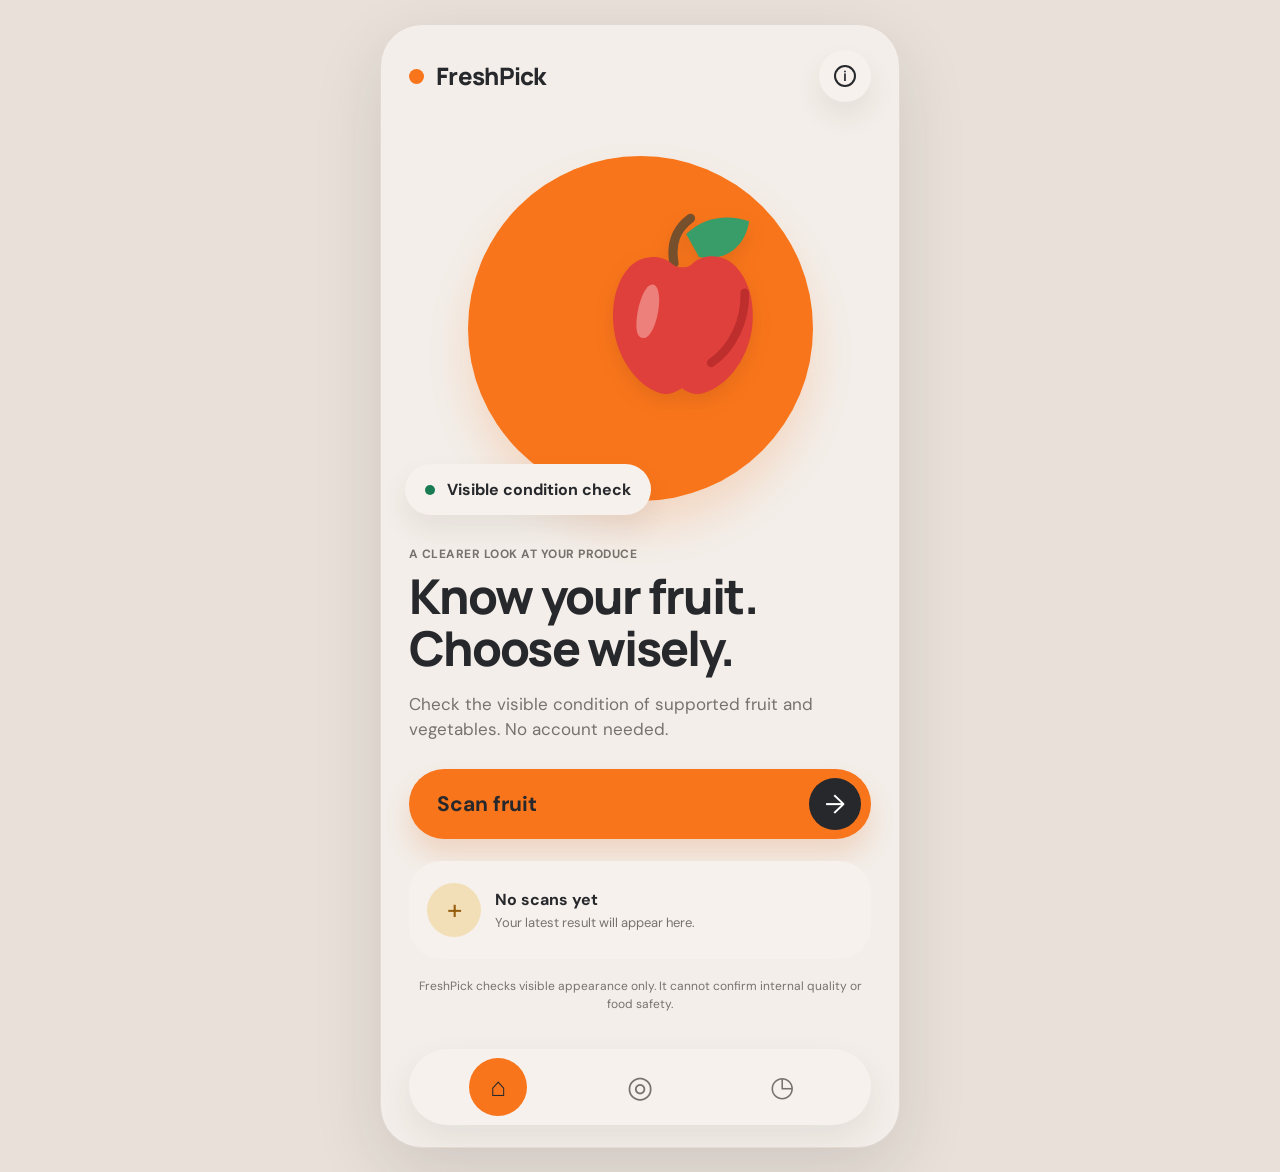
==== ui/index.html @ 0a016915 "Improve model training and inference" ====
<!doctype html>
<html lang="en">
  <head>
    <meta charset="UTF-8" />
    <meta name="viewport" content="width=device-width, initial-scale=1, viewport-fit=cover" />
    <meta name="theme-color" content="#f3eee9" />
    <meta name="description" content="Check the visible condition of supported produce with FreshPick." />
    <title>FreshPick — Know your fruit</title>
    <link rel="icon" href="assets/fruit.svg" type="image/svg+xml" />
    <link rel="stylesheet" href="styles.css" />
  </head>
  <body>
    <main class="app-shell">
      <section class="screen active" id="home-screen" aria-labelledby="home-title">
        <header class="topbar home-topbar">
          <a class="wordmark" href="#home" data-screen="home" aria-label="FreshPick home"><span class="brand-dot"></span>FreshPick</a>
          <button class="icon-button" type="button" data-action="settings" aria-label="Inference settings">
            <span class="info-icon" aria-hidden="true">i</span>
          </button>
        </header>
        <div class="hero-fruit" aria-hidden="true">
          <div class="fruit-orbit"><img src="assets/fruit.svg" alt="" /></div>
          <div class="hero-caption"><span class="caption-dot"></span>Visible condition check</div>
        </div>
        <div class="home-copy">
          <p class="eyebrow">A clearer look at your produce</p>
          <h1 id="home-title">Know your fruit.<br />Choose wisely.</h1>
          <p class="lede">Check the visible condition of supported fruit and vegetables. No account needed.</p>
          <button class="primary-button" type="button" data-action="scan">Scan fruit <span class="arrow-disc" aria-hidden="true">→</span></button>
        </div>
        <section class="empty-history home-history" aria-label="Recent scans">
          <div class="empty-mark" aria-hidden="true">+</div>
          <div><strong>No scans yet</strong><span>Your latest result will appear here.</span></div>
          <span class="small-arrow" aria-hidden="true">›</span>
        </section>
        <p class="small-note">FreshPick checks visible appearance only. It cannot confirm internal quality or food safety.</p>
      </section>

      <section class="screen" id="scan-screen" aria-labelledby="scan-title">
        <header class="topbar centered-topbar">
          <button class="icon-button" type="button" data-action="back-home" aria-label="Back to home">‹</button>
          <h1 id="scan-title">Scan fruit</h1>
          <button class="icon-button" type="button" data-action="settings" aria-label="Inference settings"><span class="info-icon" aria-hidden="true">i</span></button>
        </header>
        <div class="segmented" role="tablist" aria-label="Choose image source">
          <button class="segment selected" role="tab" aria-selected="true" type="button" data-source="camera">Camera</button>
          <button class="segment" role="tab" aria-selected="false" type="button" data-source="gallery">Gallery</button>
        </div>
        <input class="visually-hidden" id="gallery-input" type="file" accept="image/*" />
        <div class="camera-frame" id="camera-frame">
          <video id="camera-video" autoplay muted playsinline aria-label="Camera preview"></video>
          <div class="camera-placeholder" id="camera-placeholder">
            <img src="assets/fruit.svg" alt="" />
            <span>Center one supported fruit or vegetable in the frame</span>
          </div>
          <span class="frame-corner corner-tl"></span><span class="frame-corner corner-tr"></span>
          <span class="frame-corner corner-bl"></span><span class="frame-corner corner-br"></span>
        </div>
        <canvas class="visually-hidden" id="capture-canvas"></canvas>
        <p class="notice" id="scan-notice" role="status">Choose camera or gallery to begin. Supported: banana, bitter melon, cucumber, eggplant, orange, papaya, pineapple, tomato.</p>
        <div class="scan-controls">
          <button class="icon-button secondary-control" type="button" data-action="flash" aria-label="Flash not available in this browser">⚡</button>
          <button class="shutter-button" type="button" data-action="capture" aria-label="Capture photo"><span></span></button>
          <button class="icon-button secondary-control" type="button" data-action="switch-camera" aria-label="Switch camera">⟳</button>
        </div>
        <button class="text-button" type="button" data-action="select-gallery">Choose image from gallery</button>
      </section>

      <section class="screen" id="evaluating-screen" aria-labelledby="evaluating-title">
        <header class="topbar">
          <button class="icon-button" type="button" data-action="cancel-scan" aria-label="Cancel analysis">‹</button>
          <span class="header-spacer"></span>
        </header>
        <div class="evaluation-visual" aria-hidden="true"><div class="loader-ring"><img id="evaluating-preview" src="assets/fruit.svg" alt="" /></div></div>
        <div class="evaluation-copy">
          <p class="eyebrow">FreshPick assessment</p>
          <h1 id="evaluating-title">Taking a closer look</h1>
          <p class="lede">Checking the image with the connected model. This may take a moment.</p>
        </div>
        <ol class="progress-list" aria-live="polite">
          <li class="done" id="progress-received"><span class="progress-icon">✓</span>Image received</li>
          <li class="current" id="progress-sending"><span class="progress-icon"></span>Sending image to model</li>
          <li id="progress-model"><span class="progress-icon"></span>Waiting for model response</li>
        </ol>
        <button class="text-button cancel-analysis" type="button" data-action="cancel-scan">Cancel analysis</button>
      </section>

      <section class="screen" id="report-screen" aria-labelledby="report-title">
        <header class="topbar centered-topbar report-topbar">
          <button class="icon-button" type="button" data-action="back-home" aria-label="Back to home">‹</button>
          <h1 id="report-title">Report</h1>
          <button class="icon-button" type="button" data-action="export" aria-label="Export report">↥</button>
        </header>
        <div class="result-hero">
          <div class="result-fruit"><img id="report-fruit" src="assets/fruit.svg" alt="" /></div>
          <span class="freshness-chip" id="report-status"><span aria-hidden="true">✓</span><span>Result pending</span></span>
          <h2 id="report-produce">No result yet</h2>
          <p class="scan-time" id="report-time">Run a scan to see a result</p>
        </div>
        <div class="report-card confidence-card">
          <span class="card-label" id="confidence-label">Freshness confidence</span>
          <strong class="confidence-value" id="report-confidence">—</strong>
          <div class="confidence-track"><span id="confidence-fill"></span></div>
          <span class="helper">Classification score, not a food-safety probability.</span>
        </div>
        <div class="report-card guidance-card">
          <strong>Visible condition</strong>
          <p id="guidance-copy">Run a scan to receive a cautious description of visible condition.</p>
        </div>
        <div class="safety-card">
          <strong>Food safety matters</strong>
          <p>This assessment uses visible appearance only. It cannot confirm internal quality, contamination, or food safety. Do not rely on this result alone to decide whether food is safe to eat.</p>
        </div>
        <button class="report-link" type="button" data-action="inspector">Model details <span>›</span></button>
        <button class="primary-button compact-primary" type="button" data-action="scan">Scan another fruit <span class="arrow-disc" aria-hidden="true">→</span></button>
        <button class="text-button" type="button" data-action="export">Export report</button>
        <p class="small-note centered-note">Visible-condition assessment only.</p>
      </section>

      <section class="screen" id="inspector-screen" aria-labelledby="inspector-title">
        <div class="inspector-handle" aria-hidden="true"></div>
        <header class="inspector-heading">
          <div><h1 id="inspector-title">Inspector</h1><p>Technical assessment details</p></div>
          <button class="icon-button" type="button" data-action="report" aria-label="Close inspector">×</button>
        </header>
        <div class="segmented inspector-tabs" role="tablist" aria-label="Inspection details">
          <button class="segment selected" role="tab" aria-selected="true" type="button" data-inspector-tab="prediction">Prediction</button>
          <button class="segment" role="tab" aria-selected="false" type="button" data-inspector-tab="features">Features</button>
          <button class="segment" role="tab" aria-selected="false" type="button" data-inspector-tab="model">Model</button>
        </div>
        <div class="inspector-content" id="inspector-content"></div>
      </section>

      <section class="screen" id="history-screen" aria-labelledby="history-title">
        <header class="topbar centered-topbar">
          <span class="icon-spacer"></span><h1 id="history-title">Your scans</h1>
          <button class="icon-button" type="button" data-action="settings" aria-label="Inference settings"><span class="info-icon" aria-hidden="true">i</span></button>
        </header>
        <div id="history-list" class="history-list"></div>
        <button class="primary-button history-cta" type="button" data-action="scan">Scan fruit <span class="arrow-disc" aria-hidden="true">→</span></button>
      </section>

      <nav class="bottom-nav" aria-label="Main navigation">
        <button class="nav-button active" type="button" data-screen="home" aria-label="Home"><span class="nav-home" aria-hidden="true">⌂</span></button>
        <button class="nav-button" type="button" data-action="scan" aria-label="Scan fruit"><span class="nav-scan" aria-hidden="true">◎</span></button>
        <button class="nav-button" type="button" data-screen="history" aria-label="Scan history"><span class="nav-clock" aria-hidden="true">◷</span></button>
      </nav>
    </main>

    <dialog id="settings-dialog" class="settings-dialog">
      <form method="dialog" id="settings-form">
        <div class="dialog-head"><div><p class="eyebrow">Connection</p><h2>Model endpoint</h2></div><button class="icon-button" value="cancel" aria-label="Close settings">×</button></div>
        <label for="endpoint-input">Prediction API URL</label>
        <input id="endpoint-input" type="url" placeholder="http://localhost:8000/predict" autocomplete="url" />
        <p class="helper">The API must accept an image as multipart form data and return the FreshPick response described in the repository prompt.</p>
        <div class="dialog-actions"><button class="text-button" value="cancel">Cancel</button><button class="save-button" id="save-endpoint" value="default">Save endpoint</button></div>
      </form>
    </dialog>
    <div class="toast" id="toast" role="status" aria-live="polite"></div>
    <script src="app.js" defer></script>
  </body>
</html>
---- ui/styles.css ----
@import url('https://fonts.googleapis.com/css2?family=DM+Sans:wght@400;500;600;700&family=Manrope:wght@500;600;700;800&display=swap');

:root {
  font-family: 'DM Sans', -apple-system, BlinkMacSystemFont, 'Segoe UI', sans-serif;
  color: #26282c;
  background: #f3eee9;
  font-synthesis: none;
  text-rendering: optimizeLegibility;
  --paper: #f3eee9;
  --orange: #f8751b;
  --ink: #26282c;
  --muted: #77726d;
  --green: #187b51;
  --line: #e9e1da;
  --panel: #f6f1ec;
  --radius-card: 34px;
  --shadow-soft: 0 14px 28px rgba(73, 57, 42, .08);
}

* { box-sizing: border-box; }
[hidden] { display: none !important; }
html { min-width: 320px; min-height: 100%; }
body { margin: 0; min-height: 100vh; background: var(--paper); }
button, input { font: inherit; }
button { color: inherit; }
button:focus-visible, a:focus-visible, input:focus-visible { outline: 3px solid #256b53; outline-offset: 3px; }
.app-shell { position: relative; width: min(100%, 520px); min-height: 100svh; margin: 0 auto; padding: max(24px, env(safe-area-inset-top)) 28px calc(116px + env(safe-area-inset-bottom)); overflow: hidden; }
.screen { display: none; min-height: calc(100svh - 150px); animation: appear .22s ease-out; }
.screen.active { display: block; }
@keyframes appear { from { opacity: .45; transform: translateY(5px); } to { opacity: 1; transform: translateY(0); } }

.topbar { display: flex; align-items: center; justify-content: space-between; min-height: 54px; }
.centered-topbar { display: grid; grid-template-columns: 52px 1fr 52px; gap: 12px; }
.centered-topbar h1 { margin: 0; text-align: center; font: 700 22px/1.2 'Manrope', sans-serif; }
.wordmark { display: inline-flex; gap: 12px; align-items: center; color: var(--ink); font: 800 24px/1 'Manrope', sans-serif; text-decoration: none; letter-spacing: -.7px; }
.brand-dot { width: 15px; height: 15px; border-radius: 50%; background: var(--orange); }
.icon-button { border: 0; display: inline-grid; place-items: center; width: 52px; height: 52px; border-radius: 50%; background: var(--panel); font-size: 28px; line-height: 1; cursor: pointer; box-shadow: var(--shadow-soft); }
.info-icon { width: 22px; height: 22px; display: grid; place-items: center; border: 2px solid currentColor; border-radius: 50%; font: 700 14px/1 'Manrope', sans-serif; }
.header-spacer, .icon-spacer { width: 52px; }

.hero-fruit { position: relative; height: min(92vw, 400px); max-height: 405px; margin: 25px -10px 18px; display: grid; place-items: center; }
.fruit-orbit { width: min(72vw, 345px); height: min(72vw, 345px); border-radius: 50%; display: grid; place-items: center; background: var(--orange); box-shadow: 0 25px 40px rgba(248, 117, 27, .18); }
.fruit-orbit img { width: 54%; filter: drop-shadow(0 8px 9px rgba(102, 48, 16, .13)); transform: translate(19%, -12%); }
.hero-caption { position: absolute; left: 6px; bottom: 13px; display: flex; align-items: center; gap: 12px; padding: 15px 20px; border-radius: 28px; background: var(--panel); box-shadow: var(--shadow-soft); font-weight: 700; }
.caption-dot { width: 10px; height: 10px; border-radius: 50%; background: var(--green); }
.home-copy { margin-top: 14px; }
.eyebrow { margin: 0 0 8px; color: var(--muted); font-size: 12px; font-weight: 700; letter-spacing: .04em; text-transform: uppercase; }
h1, h2, p { overflow-wrap: anywhere; }
.home-copy h1 { margin: 0; font: 800 clamp(35px, 10vw, 48px)/1.08 'Manrope', sans-serif; letter-spacing: -1.9px; }
.lede { margin: 18px 0 26px; color: var(--muted); font-size: 17px; line-height: 1.5; }
.primary-button { width: 100%; min-height: 70px; display: flex; align-items: center; justify-content: space-between; gap: 16px; padding: 9px 10px 9px 28px; border: 0; border-radius: 40px; background: var(--orange); font-size: 21px; font-weight: 700; cursor: pointer; box-shadow: 0 16px 26px rgba(224, 100, 20, .18); }
.arrow-disc { display: grid; place-items: center; width: 52px; height: 52px; flex: 0 0 52px; border-radius: 50%; background: var(--ink); color: white; font-size: 26px; font-weight: 400; }
.empty-history { min-height: 98px; display: flex; align-items: center; gap: 14px; margin-top: 22px; padding: 18px; border-radius: 32px; background: var(--panel); }
.empty-mark { width: 54px; height: 54px; display: grid; place-items: center; flex: 0 0 54px; border-radius: 50%; background: #f3dfb7; color: #955c0c; font-size: 28px; }
.empty-history strong, .empty-history span { display: block; }
.empty-history strong { margin-bottom: 4px; font-size: 16px; }
.empty-history span { color: var(--muted); font-size: 13px; }
.small-arrow { margin-left: auto; font-size: 27px !important; }
.small-note { margin: 18px 0; color: var(--muted); text-align: center; font-size: 12px; line-height: 1.5; }

.segmented { display: grid; grid-template-columns: 1fr 1fr; gap: 5px; margin: 25px 0 23px; padding: 5px; border-radius: 40px; background: #ece5de; }
.segment { border: 0; min-height: 48px; border-radius: 30px; background: transparent; color: var(--muted); font-weight: 700; cursor: pointer; }
.segment.selected { background: var(--orange); color: var(--ink); }
.camera-frame { position: relative; display: grid; place-items: center; aspect-ratio: .8; max-height: 60vh; overflow: hidden; border-radius: 44px; background: radial-gradient(ellipse at 45% 28%, #544a3f, #211e1b 75%); box-shadow: var(--shadow-soft); }
.camera-frame video { position: absolute; width: 100%; height: 100%; object-fit: cover; display: none; }
.camera-frame.live video { display: block; }
.camera-frame.live .camera-placeholder { display: none; }
.camera-placeholder { position: relative; z-index: 1; display: flex; flex-direction: column; align-items: center; gap: 20px; width: 80%; color: white; text-align: center; }
.camera-placeholder img { width: 120px; filter: drop-shadow(0 5px 12px rgba(0,0,0,.2)); }
.camera-placeholder span { padding: 12px 18px; border-radius: 25px; background: rgba(255,255,255,.17); font-size: 15px; }
.frame-corner { position: absolute; z-index: 2; width: 42px; height: 42px; border-color: white; border-style: solid; }
.corner-tl { top: 24px; left: 24px; border-width: 4px 0 0 4px; border-radius: 14px 0 0; }
.corner-tr { top: 24px; right: 24px; border-width: 4px 4px 0 0; border-radius: 0 14px 0 0; }
.corner-bl { bottom: 24px; left: 24px; border-width: 0 0 4px 4px; border-radius: 0 0 0 14px; }
.corner-br { right: 24px; bottom: 24px; border-width: 0 4px 4px 0; border-radius: 0 0 14px; }
.visually-hidden { position: absolute !important; width: 1px !important; height: 1px !important; padding: 0 !important; margin: -1px !important; overflow: hidden !important; clip: rect(0,0,0,0) !important; white-space: nowrap !important; border: 0 !important; }
.notice { min-height: 42px; margin: 15px 4px 8px; color: var(--muted); text-align: center; font-size: 12px; line-height: 1.45; }
.scan-controls { display: flex; align-items: center; justify-content: space-around; margin: 12px 0; }
.secondary-control { width: 48px; height: 48px; font-size: 23px; }
.shutter-button { display: grid; place-items: center; width: 84px; height: 84px; border: 3px solid var(--orange); border-radius: 50%; background: transparent; cursor: pointer; }
.shutter-button span { display: block; width: 64px; height: 64px; border-radius: 50%; background: var(--orange); }
.text-button { display: block; width: fit-content; margin: 10px auto; padding: 10px 14px; border: 0; background: transparent; color: #514c47; font-weight: 600; cursor: pointer; }

.evaluation-visual { display: grid; place-items: center; margin: 26px 0 28px; }
.loader-ring { width: min(67vw, 310px); aspect-ratio: 1; display: grid; place-items: center; border: 10px solid #e6ded6; border-top-color: var(--orange); border-radius: 50%; animation: rotate 1.8s linear infinite; }
.loader-ring img { width: 36%; animation: counter-rotate 1.8s linear infinite; }
@keyframes rotate { to { transform: rotate(360deg); } }
@keyframes counter-rotate { to { transform: rotate(-360deg); } }
.evaluation-copy { text-align: center; }
.evaluation-copy h1 { margin: 8px 0; font: 800 30px/1.12 'Manrope', sans-serif; letter-spacing: -1px; }
.evaluation-copy .lede { margin: 14px 0 25px; font-size: 15px; }
.progress-list { list-style: none; margin: 0; padding: 20px 25px; border-radius: 34px; background: var(--panel); }
.progress-list li { display: flex; align-items: center; gap: 15px; padding: 11px 0; color: var(--muted); font-size: 15px; }
.progress-list li.done, .progress-list li.current { color: var(--ink); }
.progress-list li.current { font-weight: 700; }
.progress-icon { width: 16px; height: 16px; display: grid; place-items: center; border: 2px solid #bbb3ab; border-radius: 50%; color: var(--green); font-size: 11px; }
.done .progress-icon { border: 0; font-size: 20px; }
.current .progress-icon { border: 0; background: var(--orange); }
.cancel-analysis { margin: 24px auto; font-size: 15px; }

.report-topbar { margin-bottom: 18px; }
.result-hero { display: flex; flex-direction: column; align-items: center; text-align: center; }
.result-fruit { display: grid; place-items: center; width: min(56vw, 260px); aspect-ratio: 1; margin: 0 auto 16px; border-radius: 50%; background: var(--orange); }
.result-fruit img { width: 56%; transform: translate(10%, -7%); }
.result-fruit.has-photo { overflow: hidden; background: #e8e0d9; }
.result-fruit.has-photo img { width: 100%; height: 100%; object-fit: cover; transform: none; }
.freshness-chip { display: flex; align-items: center; gap: 8px; padding: 9px 16px; border-radius: 24px; background: #dcefe5; color: #145d3d; font-weight: 700; }
.freshness-chip.semi_fresh, .freshness-chip.uncertain { background: #f8e8cc; color: #7a4a0b; }
.freshness-chip.rotten { background: #f5dddd; color: #8a2929; }
.result-hero h2 { margin: 14px 0 4px; font: 800 29px/1.12 'Manrope', sans-serif; letter-spacing: -.7px; }
.scan-time { margin: 4px 0 20px; color: var(--muted); font-size: 13px; }
.report-card { margin: 14px 0; padding: 19px 20px; border-radius: 30px; background: var(--panel); }
.card-label, .helper { display: block; color: var(--muted); }
.card-label { margin-bottom: 8px; font-size: 13px; }
.confidence-value { display: block; margin: 2px 0 10px; font: 800 37px/1 'Manrope', sans-serif; }
.confidence-track, .bar-track { height: 9px; overflow: hidden; border-radius: 20px; background: #e8e0d9; }
.confidence-track span, .bar-fill { display: block; height: 100%; width: 0; border-radius: inherit; background: var(--orange); transition: width .3s ease; }
.helper { margin-top: 8px; font-size: 12px; line-height: 1.5; }
.guidance-card strong, .safety-card strong { font-size: 15px; }
.guidance-card p, .safety-card p { margin: 8px 0 0; color: #5f5953; font-size: 13px; line-height: 1.55; }
.safety-card { margin: 16px 0; padding: 20px; border-radius: 28px; background: #fae7d1; }
.report-link { display: flex; width: 100%; align-items: center; justify-content: space-between; margin: 10px 0 16px; padding: 17px 20px; border: 0; border-radius: 28px; background: var(--panel); text-align: left; font-weight: 700; cursor: pointer; }
.report-link span { font-size: 25px; }
.compact-primary { min-height: 60px; padding-left: 22px; font-size: 17px; }
.compact-primary .arrow-disc { width: 44px; height: 44px; flex-basis: 44px; }
.centered-note { margin-top: 20px; }

.inspector-handle { width: 64px; height: 5px; margin: 0 auto 25px; border-radius: 8px; background: #d7cfc7; }
.inspector-heading { display: flex; justify-content: space-between; align-items: flex-start; margin: 10px 0 24px; }
.inspector-heading h1 { margin: 0; font: 800 32px/1.1 'Manrope', sans-serif; }
.inspector-heading p { margin: 6px 0 0; color: var(--muted); }
.inspector-tabs { grid-template-columns: repeat(3,1fr); margin: 0 0 20px; }
.inspector-tabs .segment { font-size: 13px; }
.inspector-content { padding-bottom: 20px; }
.inspector-image-row, .detail-row { display: flex; align-items: center; gap: 14px; padding: 17px; margin-bottom: 14px; border-radius: 28px; background: var(--panel); }
.mini-fruit { width: 60px; height: 60px; display: grid; place-items: center; flex: 0 0 60px; border-radius: 50%; background: var(--orange); }
.mini-fruit img { width: 56%; }
.mini-fruit:has(img[src^="blob:"]) { overflow: hidden; }
.mini-fruit img[src^="blob:"] { width: 100%; height: 100%; object-fit: cover; }
.inspector-image-row strong, .detail-row strong { display: block; }
.inspector-image-row span, .detail-row span { display: block; margin-top: 3px; color: var(--muted); font-size: 13px; }
.probability-card { padding: 18px; border-radius: 28px; background: var(--panel); }
.probability-card h2 { margin: 0 0 15px; font: 700 19px 'Manrope', sans-serif; }
.prob-row { margin: 14px 0; }
.prob-head { display: flex; justify-content: space-between; margin-bottom: 7px; font-size: 14px; }
.prob-head strong { font-variant-numeric: tabular-nums; }
.prob-row:nth-of-type(1) .bar-fill { background: #27865d; }
.prob-row:nth-of-type(2) .bar-fill { background: #d88917; }
.prob-row:nth-of-type(3) .bar-fill { background: #c6453c; }
.detail-row { justify-content: space-between; margin: 12px 0; }
.detail-row .chevron { font-size: 25px; }
.unavailable { padding: 20px; border-radius: 26px; background: var(--panel); color: var(--muted); font-size: 14px; line-height: 1.5; }
.unavailable strong { display: block; margin-bottom: 6px; color: var(--ink); }
.class-list { max-height: 36vh; overflow: auto; padding-right: 5px; }

.history-list { min-height: 55vh; display: flex; flex-direction: column; justify-content: center; }
.history-empty { padding: 28px 12px; color: var(--muted); text-align: center; }
.history-empty strong { display: block; margin-bottom: 8px; color: var(--ink); font: 700 22px 'Manrope', sans-serif; }
.history-item { display: flex; justify-content: space-between; gap: 14px; padding: 18px; margin: 8px 0; border-radius: 26px; background: var(--panel); }
.history-item span { color: var(--muted); font-size: 13px; }
.history-cta { margin-top: 20px; }
.bottom-nav { position: fixed; z-index: 5; bottom: max(20px, env(safe-area-inset-bottom)); left: 50%; transform: translateX(-50%); width: min(calc(100% - 56px), 464px); height: 76px; display: grid; grid-template-columns: repeat(3,1fr); align-items: center; padding: 7px 18px; border-radius: 45px; background: var(--panel); box-shadow: 0 15px 35px rgba(62, 48, 38, .08); }
.nav-button { width: 58px; height: 58px; justify-self: center; border: 0; border-radius: 50%; background: transparent; color: var(--muted); font-size: 26px; cursor: pointer; }
.nav-button.active { background: var(--orange); color: var(--ink); }
.nav-scan { font-size: 30px; }
.nav-clock { font-size: 28px; }

.settings-dialog { width: min(90vw, 430px); border: 0; border-radius: 30px; padding: 24px; background: var(--paper); color: var(--ink); box-shadow: 0 25px 80px rgba(25, 20, 17, .25); }
.settings-dialog::backdrop { background: rgba(35, 30, 27, .38); backdrop-filter: blur(2px); }
.dialog-head { display: flex; justify-content: space-between; align-items: flex-start; margin-bottom: 20px; }
.dialog-head h2 { margin: 0; font: 800 24px 'Manrope', sans-serif; }
.dialog-head .icon-button { width: 42px; height: 42px; }
.settings-dialog label { display: block; margin-bottom: 7px; font-size: 13px; font-weight: 700; }
.settings-dialog input { width: 100%; min-height: 48px; padding: 0 13px; border: 1px solid var(--line); border-radius: 13px; background: #fffaf6; }
.dialog-actions { display: flex; justify-content: flex-end; align-items: center; gap: 14px; margin-top: 18px; }
.dialog-actions .text-button { margin: 0; }
.save-button { min-height: 44px; padding: 0 18px; border: 0; border-radius: 24px; background: var(--orange); font-weight: 700; cursor: pointer; }
.toast { position: fixed; z-index: 10; left: 50%; bottom: 110px; max-width: calc(100vw - 40px); transform: translate(-50%, 12px); padding: 12px 17px; border-radius: 17px; background: var(--ink); color: white; font-size: 13px; opacity: 0; pointer-events: none; transition: opacity .2s, transform .2s; }
.toast.show { transform: translate(-50%, 0); opacity: 1; }

@media (min-width: 700px) {
  body { display: grid; place-items: start center; padding: 24px 0; background: #e8e0d9; }
  .app-shell { min-height: calc(100svh - 48px); border: 1px solid #e1d9d2; border-radius: 42px; background: var(--paper); box-shadow: 0 24px 70px rgba(44, 34, 27, .12); }
  .bottom-nav { position: absolute; bottom: 22px; }
}
@media (max-width: 380px) {
  .app-shell { padding-right: 20px; padding-left: 20px; }
  .hero-fruit { height: 85vw; }
  .icon-button { width: 46px; height: 46px; }
  .home-copy h1 { font-size: 35px; }
  .camera-frame { border-radius: 34px; }
}
@media (prefers-reduced-motion: reduce) {
  *, *::before, *::after { scroll-behavior: auto !important; animation-duration: .01ms !important; animation-iteration-count: 1 !important; transition-duration: .01ms !important; }
}
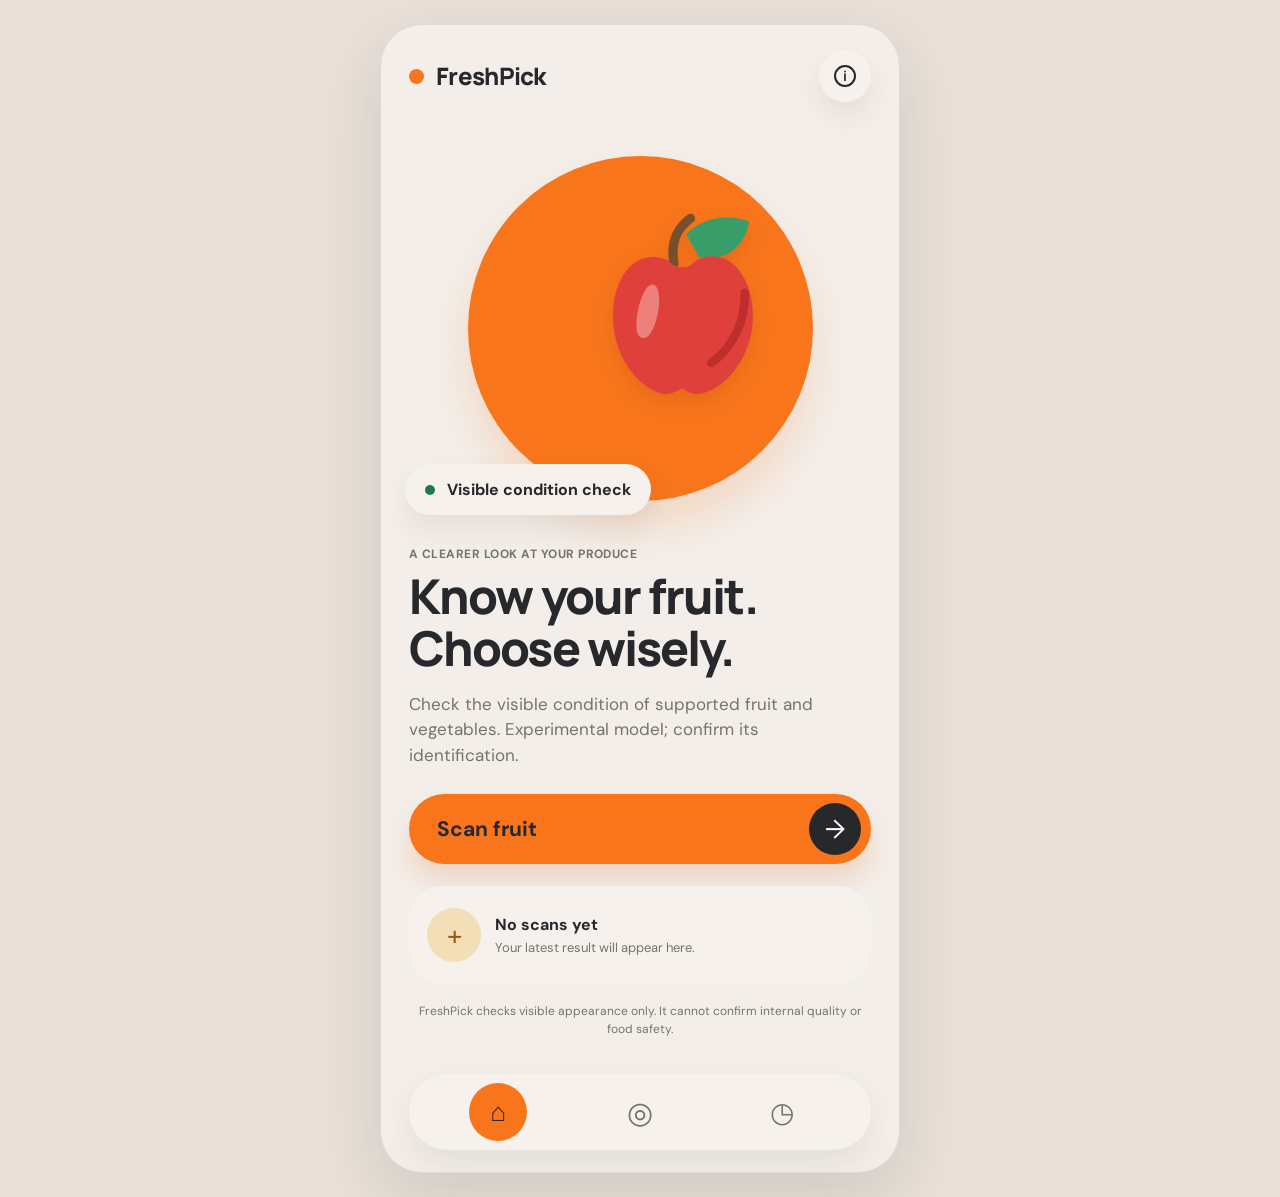
==== commit 26f84032: "Implement separate produce identification, confirmation and sourced storage guidance" ====
--- a/ui/index.html
+++ b/ui/index.html
@@ -25,7 +25,7 @@
         <div class="home-copy">
           <p class="eyebrow">A clearer look at your produce</p>
           <h1 id="home-title">Know your fruit.<br />Choose wisely.</h1>
-          <p class="lede">Check the visible condition of supported fruit and vegetables. No account needed.</p>
+          <p class="lede">Check the visible condition of supported fruit and vegetables. Experimental model; confirm its identification.</p>
           <button class="primary-button" type="button" data-action="scan">Scan fruit <span class="arrow-disc" aria-hidden="true">→</span></button>
         </div>
         <section class="empty-history home-history" aria-label="Recent scans">
@@ -97,12 +97,34 @@
           <h2 id="report-produce">No result yet</h2>
           <p class="scan-time" id="report-time">Run a scan to see a result</p>
         </div>
+        <div class="report-card produce-confidence-card">
+          <span class="card-label" id="produce-confidence-label">Produce confidence</span>
+          <strong class="confidence-value" id="produce-confidence">—</strong>
+          <span class="helper" id="produce-score-note">Model score for produce identity; confirm the item below.</span>
+        </div>
         <div class="report-card confidence-card">
           <span class="card-label" id="confidence-label">Freshness confidence</span>
           <strong class="confidence-value" id="report-confidence">—</strong>
           <div class="confidence-track"><span id="confidence-fill"></span></div>
-          <span class="helper">Classification score, not a food-safety probability.</span>
+          <span class="helper">Uncalibrated freshness score for the model’s produce candidate; not a food-safety probability.</span>
         </div>
+        <section class="report-card storage-card" aria-labelledby="storage-title">
+          <h3 id="storage-title">Typical storage guidance</h3>
+          <p class="helper">Confirm what you have and how it is stored. Guidance uses your answers, independently of the model’s guess.</p>
+          <form id="storage-form">
+            <label for="confirmed-produce">What produce is this?</label>
+            <select id="confirmed-produce" required><option value="">Choose the actual produce</option><option value="banana">Banana</option><option value="bittermelon">Bitter melon</option><option value="cucumber">Cucumber</option><option value="eggplant">Eggplant</option><option value="orange">Orange</option><option value="papaya">Papaya</option><option value="pineapple">Pineapple</option><option value="tomato">Tomato</option><option value="other">Other / not sure</option></select>
+            <label class="check-label"><input type="checkbox" id="produce-confirmed" required> I checked the produce myself</label>
+            <label for="storage-condition">Whole or cut / peeled?</label><select id="storage-condition" required><option value="">Choose condition</option><option value="whole">Whole</option><option value="cut">Cut or peeled</option></select>
+            <label for="storage-ripeness">Ripeness you observe</label><select id="storage-ripeness" required><option value="">Choose ripeness</option><option value="ripe">Ready to use / ripe</option><option value="unripe">Unripe</option><option value="unknown">Not sure</option></select>
+            <label for="storage-location">Where is it stored?</label><select id="storage-location" required><option value="">Choose storage</option><option value="counter">Counter / room temperature</option><option value="refrigerator">Refrigerator</option></select>
+            <label for="storage-spoilage">Mold, unusual odor, leakage or major softening?</label><select id="storage-spoilage" required><option value="">Check the item first</option><option value="no">No signs observed</option><option value="yes">Yes</option><option value="unknown">Not sure</option></select>
+            <label for="days-stored">Days already stored in this condition (optional)</label><input id="days-stored" type="number" min="0" max="365" step="0.5">
+            <button class="save-button" type="submit">Get storage guidance</button>
+          </form>
+          <div id="storage-result" aria-live="polite"><p>Complete the details above to see sourced storage guidance.</p></div>
+          <p class="helper">Typical ranges describe general storage conditions. They are not this item’s predicted days remaining.</p>
+        </section>
         <div class="report-card guidance-card">
           <strong>Visible condition</strong>
           <p id="guidance-copy">Run a scan to receive a cautious description of visible condition.</p>
--- a/ui/styles.css
+++ b/ui/styles.css
@@ -103,7 +103,7 @@
 .result-fruit { display: grid; place-items: center; width: min(56vw, 260px); aspect-ratio: 1; margin: 0 auto 16px; border-radius: 50%; background: var(--orange); }
 .result-fruit img { width: 56%; transform: translate(10%, -7%); }
 .result-fruit.has-photo { overflow: hidden; background: #e8e0d9; }
-.result-fruit.has-photo img { width: 100%; height: 100%; object-fit: cover; transform: none; }
+.result-fruit.has-photo img { width: 100%; height: 100%; object-fit: contain; transform: none; }
 .freshness-chip { display: flex; align-items: center; gap: 8px; padding: 9px 16px; border-radius: 24px; background: #dcefe5; color: #145d3d; font-weight: 700; }
 .freshness-chip.semi_fresh, .freshness-chip.uncertain { background: #f8e8cc; color: #7a4a0b; }
 .freshness-chip.rotten { background: #f5dddd; color: #8a2929; }
@@ -193,3 +193,14 @@
 @media (prefers-reduced-motion: reduce) {
   *, *::before, *::after { scroll-behavior: auto !important; animation-duration: .01ms !important; animation-iteration-count: 1 !important; transition-duration: .01ms !important; }
 }
+
+.storage-card h3 { margin: 0 0 10px; }
+#storage-form { display: grid; gap: 9px; margin: 18px 0; }
+#storage-form label { font-size: 14px; font-weight: 600; margin-top: 8px; }
+#storage-form select, #storage-form input[type=number] { box-sizing: border-box; min-width: 0; width: 100%; padding: 12px; border: 1px solid var(--line); border-radius: 12px; background: #fffaf5; color: var(--ink); font: inherit; }
+.check-label { display: flex; align-items: center; gap: 10px; }
+#storage-form .save-button { margin-top: 12px; min-height: 44px; }
+#storage-result { overflow-wrap: anywhere; }
+#storage-result li { margin: 8px 0; }
+#storage-result a { color: #175440; }
+.produce-confidence-card .confidence-value { display: block; }
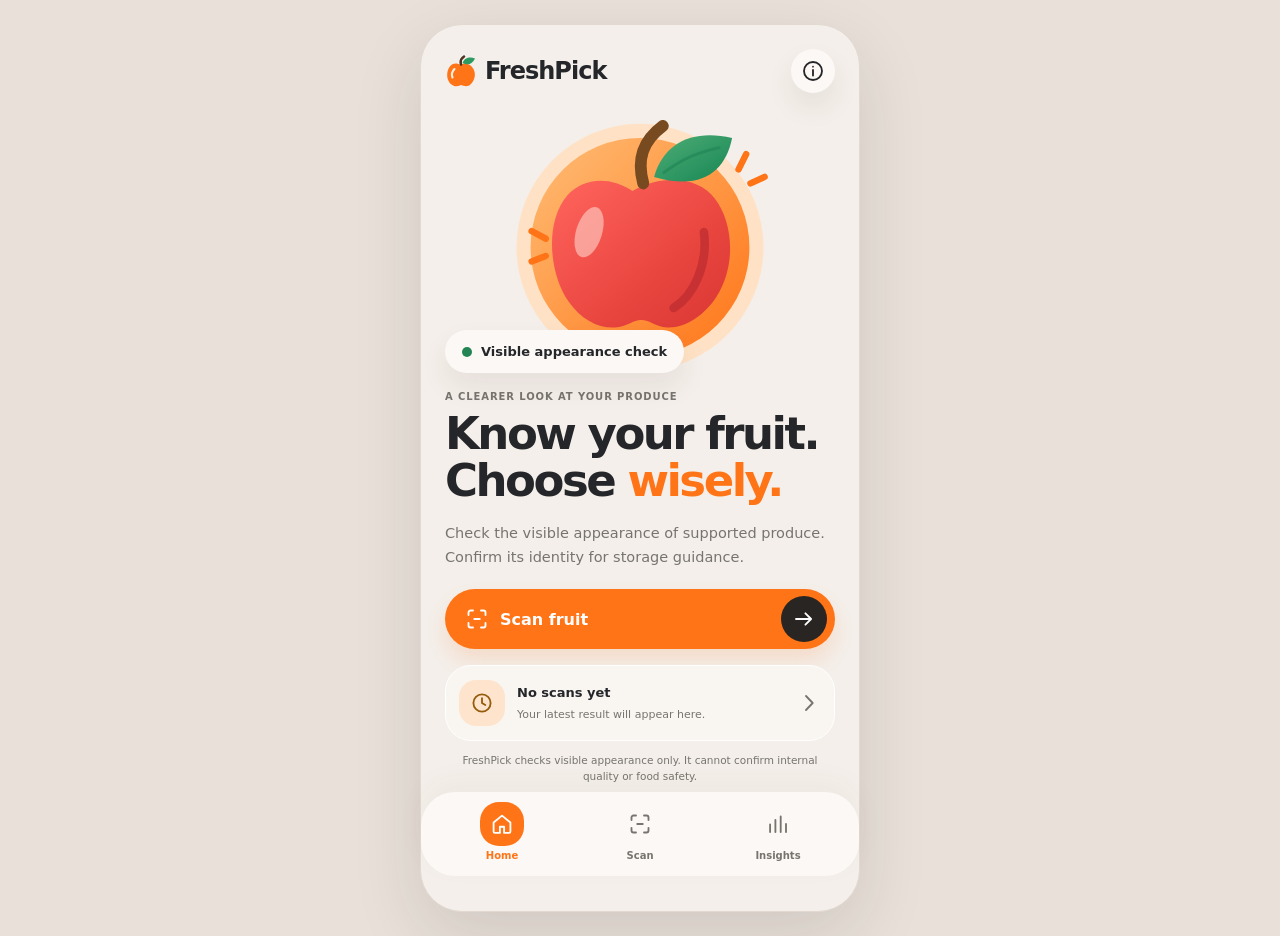
==== commit 2ab46acd: "Apply supplied FreshPick UI kit to live app" ====
--- a/ui/index.html
+++ b/ui/index.html
@@ -3,75 +3,89 @@
   <head>
     <meta charset="UTF-8" />
     <meta name="viewport" content="width=device-width, initial-scale=1, viewport-fit=cover" />
-    <meta name="theme-color" content="#f3eee9" />
+    <meta name="theme-color" content="#F4EFEA" />
     <meta name="description" content="Check the visible condition of supported produce with FreshPick." />
     <title>FreshPick — Know your fruit</title>
-    <link rel="icon" href="assets/fruit.svg" type="image/svg+xml" />
+    <link rel="icon" href="assets/kit/brand/freshpick-app-icon.svg" type="image/svg+xml" />
     <link rel="stylesheet" href="styles.css" />
   </head>
   <body>
     <main class="app-shell">
       <section class="screen active" id="home-screen" aria-labelledby="home-title">
         <header class="topbar home-topbar">
-          <a class="wordmark" href="#home" data-screen="home" aria-label="FreshPick home"><span class="brand-dot"></span>FreshPick</a>
+          <a class="wordmark" href="#home" data-screen="home" aria-label="FreshPick home"><img src="assets/kit/brand/freshpick-mark.svg" alt="" />FreshPick</a>
           <button class="icon-button" type="button" data-action="settings" aria-label="Inference settings">
-            <span class="info-icon" aria-hidden="true">i</span>
+            <span class="ui-icon icon-info" aria-hidden="true"></span>
           </button>
         </header>
         <div class="hero-fruit" aria-hidden="true">
-          <div class="fruit-orbit"><img src="assets/fruit.svg" alt="" /></div>
-          <div class="hero-caption"><span class="caption-dot"></span>Visible condition check</div>
+          <div class="fruit-orbit"><img src="assets/kit/illustrations/hero-apple.svg" alt="" /></div>
+          <div class="hero-caption"><span class="caption-dot"></span>Visible appearance check</div>
         </div>
         <div class="home-copy">
           <p class="eyebrow">A clearer look at your produce</p>
-          <h1 id="home-title">Know your fruit.<br />Choose wisely.</h1>
-          <p class="lede">Check the visible condition of supported fruit and vegetables. Experimental model; confirm its identification.</p>
-          <button class="primary-button" type="button" data-action="scan">Scan fruit <span class="arrow-disc" aria-hidden="true">→</span></button>
-        </div>
-        <section class="empty-history home-history" aria-label="Recent scans">
-          <div class="empty-mark" aria-hidden="true">+</div>
-          <div><strong>No scans yet</strong><span>Your latest result will appear here.</span></div>
-          <span class="small-arrow" aria-hidden="true">›</span>
-        </section>
+          <h1 id="home-title">Know your fruit.<br />Choose <em>wisely.</em></h1>
+          <p class="lede">Check the visible appearance of supported produce. Confirm its identity for storage guidance.</p>
+          <button class="primary-button" type="button" data-action="scan"><span class="ui-icon icon-scan" aria-hidden="true"></span>Scan fruit <span class="arrow-disc" aria-hidden="true"><span class="ui-icon icon-arrow-right"></span></span></button>
+        </div>
+        <button class="empty-history home-history" type="button" data-action="view-history" aria-label="View recent scans">
+          <span class="empty-mark" aria-hidden="true"><span class="ui-icon icon-history"></span></span>
+          <span class="recent-copy"><strong>No scans yet</strong><span>Your latest result will appear here.</span></span>
+          <span class="ui-icon icon-chevron-right small-arrow" aria-hidden="true"></span>
+        </button>
         <p class="small-note">FreshPick checks visible appearance only. It cannot confirm internal quality or food safety.</p>
       </section>
 
       <section class="screen" id="scan-screen" aria-labelledby="scan-title">
         <header class="topbar centered-topbar">
-          <button class="icon-button" type="button" data-action="back-home" aria-label="Back to home">‹</button>
+          <button class="icon-button" type="button" data-action="back-home" aria-label="Back to home"><span class="ui-icon icon-back" aria-hidden="true"></span></button>
           <h1 id="scan-title">Scan fruit</h1>
-          <button class="icon-button" type="button" data-action="settings" aria-label="Inference settings"><span class="info-icon" aria-hidden="true">i</span></button>
+          <button class="icon-button" type="button" data-action="settings" aria-label="Inference settings"><span class="ui-icon icon-info" aria-hidden="true"></span></button>
         </header>
         <div class="segmented" role="tablist" aria-label="Choose image source">
-          <button class="segment selected" role="tab" aria-selected="true" type="button" data-source="camera">Camera</button>
-          <button class="segment" role="tab" aria-selected="false" type="button" data-source="gallery">Gallery</button>
-        </div>
-        <input class="visually-hidden" id="gallery-input" type="file" accept="image/*" />
-        <div class="camera-frame" id="camera-frame">
-          <video id="camera-video" autoplay muted playsinline aria-label="Camera preview"></video>
-          <div class="camera-placeholder" id="camera-placeholder">
-            <img src="assets/fruit.svg" alt="" />
-            <span>Center one supported fruit or vegetable in the frame</span>
+          <button class="segment selected" id="source-camera" role="tab" aria-selected="true" aria-controls="camera-panel" type="button" data-source="camera"><span class="ui-icon icon-camera" aria-hidden="true"></span>Camera</button>
+          <button class="segment" id="source-gallery" role="tab" aria-selected="false" aria-controls="gallery-panel" tabindex="-1" type="button" data-source="gallery"><span class="ui-icon icon-gallery" aria-hidden="true"></span>Gallery</button>
+        </div>
+        <input class="visually-hidden" id="gallery-input" type="file" accept="image/jpeg,image/png,image/webp,image/bmp,.jpg,.jpeg,.png,.webp,.bmp" tabindex="-1" aria-label="Select an image to assess" />
+        <div id="camera-panel" role="tabpanel" aria-labelledby="source-camera">
+          <div class="camera-frame" id="camera-frame">
+            <video id="camera-video" autoplay muted playsinline aria-label="Camera preview"></video>
+            <div class="camera-placeholder" id="camera-placeholder">
+              <img src="assets/kit/illustrations/apple.svg" alt="" />
+              <span>Center one supported fruit or vegetable in the frame</span>
+              <button class="camera-start" id="camera-start" type="button" data-action="start-camera">Start camera</button>
+            </div>
+            <span class="frame-corner corner-tl"></span><span class="frame-corner corner-tr"></span>
+            <span class="frame-corner corner-bl"></span><span class="frame-corner corner-br"></span>
           </div>
-          <span class="frame-corner corner-tl"></span><span class="frame-corner corner-tr"></span>
-          <span class="frame-corner corner-bl"></span><span class="frame-corner corner-br"></span>
+          <div class="scan-controls">
+            <div class="scan-control"><button class="icon-button secondary-control" type="button" data-action="flash" aria-label="Flash not available in this browser" disabled><span class="ui-icon icon-flash-off" aria-hidden="true"></span></button><span>Flash unavailable</span></div>
+            <div class="scan-control"><button class="shutter-button" type="button" data-action="capture" aria-label="Capture photo" disabled><img src="assets/kit/illustrations/shutter-button.svg" alt="" /></button><span>Capture</span></div>
+            <div class="scan-control"><button class="icon-button secondary-control" type="button" data-action="switch-camera" aria-label="Switch camera" disabled><span class="ui-icon icon-switch-camera" aria-hidden="true"></span></button><span>Switch</span></div>
+          </div>
+          <button class="text-button gallery-link" type="button" data-action="select-gallery"><span class="ui-icon icon-gallery" aria-hidden="true"></span>Choose from gallery</button>
+        </div>
+        <div id="gallery-panel" role="tabpanel" aria-labelledby="source-gallery" hidden>
+          <div class="gallery-dropzone" id="gallery-dropzone" role="region" aria-labelledby="gallery-title" aria-describedby="gallery-help gallery-formats" tabindex="0">
+            <span class="gallery-upload-icon" aria-hidden="true"><span class="ui-icon icon-upload"></span></span>
+            <h2 id="gallery-title">Drop your image here</h2>
+            <p id="gallery-help">Drag and drop a photo, or choose one from your device.</p>
+            <button class="gallery-choose" type="button" data-action="choose-gallery-file">Choose image</button>
+            <p class="gallery-formats" id="gallery-formats">JPG, PNG, WebP or BMP · one image · up to 20 MB</p>
+          </div>
+          <p class="small-note">Use a clear photo of one supported fruit or vegetable.</p>
         </div>
         <canvas class="visually-hidden" id="capture-canvas"></canvas>
-        <p class="notice" id="scan-notice" role="status">Choose camera or gallery to begin. Supported: banana, bitter melon, cucumber, eggplant, orange, papaya, pineapple, tomato.</p>
-        <div class="scan-controls">
-          <button class="icon-button secondary-control" type="button" data-action="flash" aria-label="Flash not available in this browser">⚡</button>
-          <button class="shutter-button" type="button" data-action="capture" aria-label="Capture photo"><span></span></button>
-          <button class="icon-button secondary-control" type="button" data-action="switch-camera" aria-label="Switch camera">⟳</button>
-        </div>
-        <button class="text-button" type="button" data-action="select-gallery">Choose image from gallery</button>
+        <p class="notice" id="scan-notice" role="status">Choose Camera or Gallery to begin.</p>
+        <p class="scan-tip"><strong>For best results:</strong> good lighting · clear focus · one item</p>
       </section>
 
       <section class="screen" id="evaluating-screen" aria-labelledby="evaluating-title">
         <header class="topbar">
-          <button class="icon-button" type="button" data-action="cancel-scan" aria-label="Cancel analysis">‹</button>
+          <button class="icon-button" type="button" data-action="cancel-scan" aria-label="Cancel analysis"><span class="ui-icon icon-back" aria-hidden="true"></span></button>
           <span class="header-spacer"></span>
         </header>
-        <div class="evaluation-visual" aria-hidden="true"><div class="loader-ring"><img id="evaluating-preview" src="assets/fruit.svg" alt="" /></div></div>
+        <div class="evaluation-visual" aria-hidden="true"><div class="loader-ring"><img id="evaluating-preview" src="assets/kit/illustrations/apple.svg" alt="" /></div></div>
         <div class="evaluation-copy">
           <p class="eyebrow">FreshPick assessment</p>
           <h1 id="evaluating-title">Taking a closer look</h1>
@@ -87,18 +101,18 @@
 
       <section class="screen" id="report-screen" aria-labelledby="report-title">
         <header class="topbar centered-topbar report-topbar">
-          <button class="icon-button" type="button" data-action="back-home" aria-label="Back to home">‹</button>
+          <button class="icon-button" type="button" data-action="back-home" aria-label="Back to home"><span class="ui-icon icon-back" aria-hidden="true"></span></button>
           <h1 id="report-title">Report</h1>
-          <button class="icon-button" type="button" data-action="export" aria-label="Export report">↥</button>
+          <button class="icon-button" type="button" data-action="export" aria-label="Export report"><span class="ui-icon icon-upload" aria-hidden="true"></span></button>
         </header>
         <div class="result-hero">
-          <div class="result-fruit"><img id="report-fruit" src="assets/fruit.svg" alt="" /></div>
+          <div class="result-fruit"><img id="report-fruit" src="assets/kit/illustrations/apple.svg" alt="" /></div>
           <span class="freshness-chip" id="report-status"><span aria-hidden="true">✓</span><span>Result pending</span></span>
           <h2 id="report-produce">No result yet</h2>
           <p class="scan-time" id="report-time">Run a scan to see a result</p>
         </div>
         <div class="report-card produce-confidence-card">
-          <span class="card-label" id="produce-confidence-label">Produce confidence</span>
+          <span class="card-label" id="produce-confidence-label">Identification confidence</span>
           <strong class="confidence-value" id="produce-confidence">—</strong>
           <span class="helper" id="produce-score-note">Model score for produce identity; confirm the item below.</span>
         </div>
@@ -106,24 +120,37 @@
           <span class="card-label" id="confidence-label">Freshness confidence</span>
           <strong class="confidence-value" id="report-confidence">—</strong>
           <div class="confidence-track"><span id="confidence-fill"></span></div>
-          <span class="helper">Uncalibrated freshness score for the model’s produce candidate; not a food-safety probability.</span>
+          <span class="helper" id="freshness-reason">Uncalibrated freshness score, not a food-safety probability.</span>
         </div>
         <section class="report-card storage-card" aria-labelledby="storage-title">
           <h3 id="storage-title">Typical storage guidance</h3>
-          <p class="helper">Confirm what you have and how it is stored. Guidance uses your answers, independently of the model’s guess.</p>
+          <p class="helper">Confirm the identification, then tell us about storage and signs a photo cannot establish. Appearance details are suggested from the photo and can be edited.</p>
           <form id="storage-form">
-            <label for="confirmed-produce">What produce is this?</label>
-            <select id="confirmed-produce" required><option value="">Choose the actual produce</option><option value="banana">Banana</option><option value="bittermelon">Bitter melon</option><option value="cucumber">Cucumber</option><option value="eggplant">Eggplant</option><option value="orange">Orange</option><option value="papaya">Papaya</option><option value="pineapple">Pineapple</option><option value="tomato">Tomato</option><option value="other">Other / not sure</option></select>
-            <label class="check-label"><input type="checkbox" id="produce-confirmed" required> I checked the produce myself</label>
-            <label for="storage-condition">Whole or cut / peeled?</label><select id="storage-condition" required><option value="">Choose condition</option><option value="whole">Whole</option><option value="cut">Cut or peeled</option></select>
-            <label for="storage-ripeness">Ripeness you observe</label><select id="storage-ripeness" required><option value="">Choose ripeness</option><option value="ripe">Ready to use / ripe</option><option value="unripe">Unripe</option><option value="unknown">Not sure</option></select>
+            <fieldset class="identity-confirmation">
+              <legend id="identity-question">Is this identification correct?</legend>
+              <label class="check-label"><input type="radio" name="identity-confirmation" id="produce-confirmed" value="yes" required> <span id="identity-yes-label">Yes, that is correct</span></label>
+              <label class="check-label"><input type="radio" name="identity-confirmation" id="produce-corrected" value="no"> No, change it</label>
+            </fieldset>
+            <div id="produce-correction" hidden>
+              <label for="confirmed-produce">Correct identification</label>
+              <select id="confirmed-produce" disabled><option value="">Choose the actual produce</option><option value="banana">Banana</option><option value="bittermelon">Bitter melon</option><option value="cucumber">Cucumber</option><option value="eggplant">Eggplant</option><option value="orange">Orange</option><option value="papaya">Papaya</option><option value="pineapple">Pineapple</option><option value="tomato">Tomato</option><option value="other">Other / not sure</option></select>
+            </div>
+            <section class="photo-details" aria-labelledby="photo-details-title">
+              <strong id="photo-details-title">Suggested from this photo</strong>
+              <dl><dt>Whole / cut / peeled</dt><dd id="photo-condition">Not clear from the photo</dd><dt>Ripeness appearance</dt><dd id="photo-ripeness">Not clear from the photo</dd></dl>
+              <p class="helper">Visual suggestions can be wrong. Ripe-looking does not verify freshness, internal quality or safety.</p>
+              <details id="photo-details-editor"><summary>Adjust suggested details</summary>
+                <label for="storage-condition">Whole / cut / peeled</label><select id="storage-condition"><option value="unknown">Not clear / unsure</option><option value="whole">Whole, unpeeled</option><option value="cut">Cut or peeled</option></select>
+                <label for="storage-ripeness">Ripeness appearance</label><select id="storage-ripeness"><option value="unknown">Not clear / not assessed</option><option value="ripe">Ripe-looking / ready to use</option><option value="unripe">Unripe-looking</option></select>
+              </details>
+            </section>
             <label for="storage-location">Where is it stored?</label><select id="storage-location" required><option value="">Choose storage</option><option value="counter">Counter / room temperature</option><option value="refrigerator">Refrigerator</option></select>
-            <label for="storage-spoilage">Mold, unusual odor, leakage or major softening?</label><select id="storage-spoilage" required><option value="">Check the item first</option><option value="no">No signs observed</option><option value="yes">Yes</option><option value="unknown">Not sure</option></select>
-            <label for="days-stored">Days already stored in this condition (optional)</label><input id="days-stored" type="number" min="0" max="365" step="0.5">
+            <label for="storage-spoilage">Any unusual odor, leakage or major softening?</label><select id="storage-spoilage" required><option value="">Check the item first</option><option value="no">No signs observed</option><option value="yes">Yes</option><option value="unknown">Not sure</option></select>
+            <label for="days-stored" id="days-stored-label">Days already stored (optional)</label><input id="days-stored" type="number" min="0" max="365" step="any" aria-describedby="storage-age-basis"><p class="helper" id="storage-age-basis">Count elapsed storage time, not days remaining. Fractions of a day are allowed.</p>
             <button class="save-button" type="submit">Get storage guidance</button>
           </form>
           <div id="storage-result" aria-live="polite"><p>Complete the details above to see sourced storage guidance.</p></div>
-          <p class="helper">Typical ranges describe general storage conditions. They are not this item’s predicted days remaining.</p>
+          <p class="helper">Time left is an estimate within a typical reference window, not a safety guarantee. At its maximum, the app recommends discarding as a conservative storage policy.</p>
         </section>
         <div class="report-card guidance-card">
           <strong>Visible condition</strong>
@@ -134,7 +161,7 @@
           <p>This assessment uses visible appearance only. It cannot confirm internal quality, contamination, or food safety. Do not rely on this result alone to decide whether food is safe to eat.</p>
         </div>
         <button class="report-link" type="button" data-action="inspector">Model details <span>›</span></button>
-        <button class="primary-button compact-primary" type="button" data-action="scan">Scan another fruit <span class="arrow-disc" aria-hidden="true">→</span></button>
+        <button class="primary-button compact-primary" type="button" data-action="scan">Scan another fruit <span class="arrow-disc" aria-hidden="true"><span class="ui-icon icon-arrow-right"></span></span></button>
         <button class="text-button" type="button" data-action="export">Export report</button>
         <p class="small-note centered-note">Visible-condition assessment only.</p>
       </section>
@@ -143,7 +170,7 @@
         <div class="inspector-handle" aria-hidden="true"></div>
         <header class="inspector-heading">
           <div><h1 id="inspector-title">Inspector</h1><p>Technical assessment details</p></div>
-          <button class="icon-button" type="button" data-action="report" aria-label="Close inspector">×</button>
+          <button class="icon-button" type="button" data-action="report" aria-label="Close inspector"><span class="ui-icon icon-x" aria-hidden="true"></span></button>
         </header>
         <div class="segmented inspector-tabs" role="tablist" aria-label="Inspection details">
           <button class="segment selected" role="tab" aria-selected="true" type="button" data-inspector-tab="prediction">Prediction</button>
@@ -155,23 +182,30 @@
 
       <section class="screen" id="history-screen" aria-labelledby="history-title">
         <header class="topbar centered-topbar">
-          <span class="icon-spacer"></span><h1 id="history-title">Your scans</h1>
-          <button class="icon-button" type="button" data-action="settings" aria-label="Inference settings"><span class="info-icon" aria-hidden="true">i</span></button>
-        </header>
+          <span class="icon-spacer"></span><h1 id="history-title">Insights</h1>
+          <button class="icon-button" type="button" data-action="settings" aria-label="Inference settings"><span class="ui-icon icon-info" aria-hidden="true"></span></button>
+        </header>
+        <p class="insights-intro">Your latest scans, saved on this device.</p>
+        <div class="insights-summary" aria-label="Saved scan summary">
+          <div><strong id="saved-scan-count">0</strong><span>Saved scans</span></div>
+          <div><strong id="confirmed-scan-count">0</strong><span>Labels confirmed</span></div>
+        </div>
+        <h2 class="history-heading">Recent scans</h2>
+        <p class="helper">Up to 12 scans. Identification scores describe model predictions, not produce quality.</p>
         <div id="history-list" class="history-list"></div>
-        <button class="primary-button history-cta" type="button" data-action="scan">Scan fruit <span class="arrow-disc" aria-hidden="true">→</span></button>
+        <button class="primary-button history-cta" type="button" data-action="scan"><span class="ui-icon icon-scan" aria-hidden="true"></span>Scan fruit <span class="arrow-disc" aria-hidden="true"><span class="ui-icon icon-arrow-right"></span></span></button>
       </section>
 
       <nav class="bottom-nav" aria-label="Main navigation">
-        <button class="nav-button active" type="button" data-screen="home" aria-label="Home"><span class="nav-home" aria-hidden="true">⌂</span></button>
-        <button class="nav-button" type="button" data-action="scan" aria-label="Scan fruit"><span class="nav-scan" aria-hidden="true">◎</span></button>
-        <button class="nav-button" type="button" data-screen="history" aria-label="Scan history"><span class="nav-clock" aria-hidden="true">◷</span></button>
+        <button class="nav-button active" type="button" data-screen="home" data-nav="home" aria-label="Home" aria-current="page"><span class="nav-icon"><span class="ui-icon icon-home" aria-hidden="true"></span></span><span>Home</span></button>
+        <button class="nav-button" type="button" data-action="scan" data-nav="scan" aria-label="Scan fruit"><span class="nav-icon"><span class="ui-icon icon-scan" aria-hidden="true"></span></span><span>Scan</span></button>
+        <button class="nav-button" type="button" data-screen="history" data-nav="history" aria-label="Insights"><span class="nav-icon"><span class="ui-icon icon-insights" aria-hidden="true"></span></span><span>Insights</span></button>
       </nav>
     </main>
 
     <dialog id="settings-dialog" class="settings-dialog">
       <form method="dialog" id="settings-form">
-        <div class="dialog-head"><div><p class="eyebrow">Connection</p><h2>Model endpoint</h2></div><button class="icon-button" value="cancel" aria-label="Close settings">×</button></div>
+        <div class="dialog-head"><div><p class="eyebrow">Connection</p><h2>Model endpoint</h2></div><button class="icon-button" value="cancel" aria-label="Close settings"><span class="ui-icon icon-x" aria-hidden="true"></span></button></div>
         <label for="endpoint-input">Prediction API URL</label>
         <input id="endpoint-input" type="url" placeholder="http://localhost:8000/predict" autocomplete="url" />
         <p class="helper">The API must accept an image as multipart form data and return the FreshPick response described in the repository prompt.</p>
--- a/ui/styles.css
+++ b/ui/styles.css
@@ -1,19 +1,19 @@
-@import url('https://fonts.googleapis.com/css2?family=DM+Sans:wght@400;500;600;700&family=Manrope:wght@500;600;700;800&display=swap');
+@import url('assets/kit/design-tokens.css');
 
 :root {
-  font-family: 'DM Sans', -apple-system, BlinkMacSystemFont, 'Segoe UI', sans-serif;
-  color: #26282c;
-  background: #f3eee9;
+  font-family: var(--fp-font);
+  color: var(--fp-ink);
+  background: var(--fp-cream);
   font-synthesis: none;
   text-rendering: optimizeLegibility;
-  --paper: #f3eee9;
-  --orange: #f8751b;
-  --ink: #26282c;
-  --muted: #77726d;
-  --green: #187b51;
+  --paper: var(--fp-cream);
+  --orange: var(--fp-primary);
+  --ink: var(--fp-ink);
+  --muted: var(--fp-muted);
+  --green: var(--fp-green);
   --line: #e9e1da;
-  --panel: #f6f1ec;
-  --radius-card: 34px;
+  --panel: var(--fp-surface);
+  --radius-card: var(--fp-radius-card);
   --shadow-soft: 0 14px 28px rgba(73, 57, 42, .08);
 }
 
@@ -24,50 +24,49 @@
 button, input { font: inherit; }
 button { color: inherit; }
 button:focus-visible, a:focus-visible, input:focus-visible { outline: 3px solid #256b53; outline-offset: 3px; }
-.app-shell { position: relative; width: min(100%, 520px); min-height: 100svh; margin: 0 auto; padding: max(24px, env(safe-area-inset-top)) 28px calc(116px + env(safe-area-inset-bottom)); overflow: hidden; }
+.app-shell { position: relative; width: min(100%, 440px); min-height: 100svh; margin: 0 auto; padding: max(24px, env(safe-area-inset-top)) 24px calc(112px + env(safe-area-inset-bottom)); overflow: hidden; }
 .screen { display: none; min-height: calc(100svh - 150px); animation: appear .22s ease-out; }
 .screen.active { display: block; }
 @keyframes appear { from { opacity: .45; transform: translateY(5px); } to { opacity: 1; transform: translateY(0); } }
 
-.topbar { display: flex; align-items: center; justify-content: space-between; min-height: 54px; }
-.centered-topbar { display: grid; grid-template-columns: 52px 1fr 52px; gap: 12px; }
-.centered-topbar h1 { margin: 0; text-align: center; font: 700 22px/1.2 'Manrope', sans-serif; }
-.wordmark { display: inline-flex; gap: 12px; align-items: center; color: var(--ink); font: 800 24px/1 'Manrope', sans-serif; text-decoration: none; letter-spacing: -.7px; }
-.brand-dot { width: 15px; height: 15px; border-radius: 50%; background: var(--orange); }
-.icon-button { border: 0; display: inline-grid; place-items: center; width: 52px; height: 52px; border-radius: 50%; background: var(--panel); font-size: 28px; line-height: 1; cursor: pointer; box-shadow: var(--shadow-soft); }
-.info-icon { width: 22px; height: 22px; display: grid; place-items: center; border: 2px solid currentColor; border-radius: 50%; font: 700 14px/1 'Manrope', sans-serif; }
-.header-spacer, .icon-spacer { width: 52px; }
-
-.hero-fruit { position: relative; height: min(92vw, 400px); max-height: 405px; margin: 25px -10px 18px; display: grid; place-items: center; }
-.fruit-orbit { width: min(72vw, 345px); height: min(72vw, 345px); border-radius: 50%; display: grid; place-items: center; background: var(--orange); box-shadow: 0 25px 40px rgba(248, 117, 27, .18); }
-.fruit-orbit img { width: 54%; filter: drop-shadow(0 8px 9px rgba(102, 48, 16, .13)); transform: translate(19%, -12%); }
-.hero-caption { position: absolute; left: 6px; bottom: 13px; display: flex; align-items: center; gap: 12px; padding: 15px 20px; border-radius: 28px; background: var(--panel); box-shadow: var(--shadow-soft); font-weight: 700; }
+.topbar { display: flex; align-items: center; justify-content: space-between; min-height: 44px; }
+.centered-topbar { display: grid; grid-template-columns: 44px 1fr 44px; gap: 12px; }
+.centered-topbar h1 { margin: 0; text-align: center; font: 800 20px/1.2 var(--fp-font); letter-spacing: -.6px; }
+.wordmark { display: inline-flex; gap: 8px; align-items: center; color: var(--ink); font: 800 24px/1 var(--fp-font); text-decoration: none; letter-spacing: -1px; }
+.wordmark img { width: 32px; height: 32px; }
+.icon-button { border: 0; display: inline-grid; place-items: center; width: 44px; height: 44px; border-radius: 50%; background: var(--fp-cream-light); cursor: pointer; box-shadow: var(--shadow-soft); }
+.header-spacer, .icon-spacer { width: 44px; }
+
+.hero-fruit { position: relative; height: clamp(210px, 59vw, 260px); margin: 20px 0 8px; display: grid; place-items: center; }
+.fruit-orbit { width: clamp(210px, 59vw, 260px); aspect-ratio: 1; display: grid; place-items: center; }
+.fruit-orbit img { display: block; width: 100%; height: 100%; }
+.hero-caption { position: absolute; left: 0; bottom: 0; display: flex; align-items: center; gap: 9px; padding: 14px 17px; border-radius: var(--fp-radius-pill); background: var(--fp-cream-light); box-shadow: var(--shadow-soft); font-size: 13px; font-weight: 700; }
 .caption-dot { width: 10px; height: 10px; border-radius: 50%; background: var(--green); }
-.home-copy { margin-top: 14px; }
-.eyebrow { margin: 0 0 8px; color: var(--muted); font-size: 12px; font-weight: 700; letter-spacing: .04em; text-transform: uppercase; }
+.home-copy { margin-top: 18px; }
+.eyebrow { margin: 0 0 9px; color: var(--muted); font-size: 10px; font-weight: 800; letter-spacing: .09em; text-transform: uppercase; }
 h1, h2, p { overflow-wrap: anywhere; }
-.home-copy h1 { margin: 0; font: 800 clamp(35px, 10vw, 48px)/1.08 'Manrope', sans-serif; letter-spacing: -1.9px; }
-.lede { margin: 18px 0 26px; color: var(--muted); font-size: 17px; line-height: 1.5; }
-.primary-button { width: 100%; min-height: 70px; display: flex; align-items: center; justify-content: space-between; gap: 16px; padding: 9px 10px 9px 28px; border: 0; border-radius: 40px; background: var(--orange); font-size: 21px; font-weight: 700; cursor: pointer; box-shadow: 0 16px 26px rgba(224, 100, 20, .18); }
-.arrow-disc { display: grid; place-items: center; width: 52px; height: 52px; flex: 0 0 52px; border-radius: 50%; background: var(--ink); color: white; font-size: 26px; font-weight: 400; }
-.empty-history { min-height: 98px; display: flex; align-items: center; gap: 14px; margin-top: 22px; padding: 18px; border-radius: 32px; background: var(--panel); }
-.empty-mark { width: 54px; height: 54px; display: grid; place-items: center; flex: 0 0 54px; border-radius: 50%; background: #f3dfb7; color: #955c0c; font-size: 28px; }
-.empty-history strong, .empty-history span { display: block; }
-.empty-history strong { margin-bottom: 4px; font-size: 16px; }
-.empty-history span { color: var(--muted); font-size: 13px; }
-.small-arrow { margin-left: auto; font-size: 27px !important; }
-.small-note { margin: 18px 0; color: var(--muted); text-align: center; font-size: 12px; line-height: 1.5; }
-
-.segmented { display: grid; grid-template-columns: 1fr 1fr; gap: 5px; margin: 25px 0 23px; padding: 5px; border-radius: 40px; background: #ece5de; }
-.segment { border: 0; min-height: 48px; border-radius: 30px; background: transparent; color: var(--muted); font-weight: 700; cursor: pointer; }
-.segment.selected { background: var(--orange); color: var(--ink); }
-.camera-frame { position: relative; display: grid; place-items: center; aspect-ratio: .8; max-height: 60vh; overflow: hidden; border-radius: 44px; background: radial-gradient(ellipse at 45% 28%, #544a3f, #211e1b 75%); box-shadow: var(--shadow-soft); }
+.home-copy h1 { margin: 0; font: 800 clamp(35px, 10.7vw, 45px)/1.04 var(--fp-font); letter-spacing: -2.5px; }
+.lede { margin: 17px 0 20px; color: var(--muted); font-size: 14.5px; line-height: 1.65; }
+.primary-button { width: 100%; min-height: 60px; display: flex; align-items: center; gap: 11px; padding: 7px 8px 7px 20px; border: 0; border-radius: var(--fp-radius-pill); background: var(--orange); color: white; font-size: 16px; font-weight: 800; cursor: pointer; box-shadow: 0 12px 20px #fb711a26; text-align: left; }
+.arrow-disc { display: grid; place-items: center; width: 46px; height: 46px; flex: 0 0 46px; margin-left: auto; border-radius: 50%; background: var(--fp-dark); color: white; }
+.empty-history { width: 100%; min-height: 76px; display: flex; align-items: center; gap: 12px; margin-top: 16px; padding: 12px 13px; border: 1px solid white; border-radius: 26px; background: var(--panel); text-align: left; cursor: pointer; }
+.empty-mark { width: 46px; height: 46px; display: grid; place-items: center; flex: 0 0 46px; border-radius: 17px; background: #ffe4cd; color: #955c0c; }
+.recent-copy { display: block; flex: 1; min-width: 0; }
+.recent-copy strong { display: block; margin-bottom: 5px; font-size: 13px; line-height: 1.4; }
+.recent-copy > span { display: block; color: var(--muted); font-size: 11px; line-height: 1.5; }
+.small-arrow { margin-left: auto; color: var(--muted); }
+.small-note { margin: 12px 0; color: var(--muted); text-align: center; font-size: 10.5px; line-height: 1.5; }
+
+.segmented { display: grid; grid-template-columns: 1fr 1fr; gap: 5px; margin: 24px 0 19px; padding: 5px; border-radius: var(--fp-radius-pill); background: #eae3dd; }
+.segment { display: flex; align-items: center; justify-content: center; gap: 8px; border: 0; min-height: 44px; border-radius: var(--fp-radius-pill); background: transparent; color: var(--muted); font-size: 13px; font-weight: 700; cursor: pointer; }
+.segment.selected { background: var(--orange); color: white; box-shadow: 0 3px 9px #fb711a25; }
+.camera-frame { position: relative; display: grid; place-items: center; aspect-ratio: .87; max-height: 405px; overflow: hidden; border-radius: var(--fp-radius-frame); background: radial-gradient(circle at 45% 42%, #39322d, #25211f 73%); }
 .camera-frame video { position: absolute; width: 100%; height: 100%; object-fit: cover; display: none; }
 .camera-frame.live video { display: block; }
 .camera-frame.live .camera-placeholder { display: none; }
-.camera-placeholder { position: relative; z-index: 1; display: flex; flex-direction: column; align-items: center; gap: 20px; width: 80%; color: white; text-align: center; }
+.camera-placeholder { position: relative; z-index: 1; display: flex; flex-direction: column; align-items: center; gap: 18px; width: 80%; color: white; text-align: center; }
 .camera-placeholder img { width: 120px; filter: drop-shadow(0 5px 12px rgba(0,0,0,.2)); }
-.camera-placeholder span { padding: 12px 18px; border-radius: 25px; background: rgba(255,255,255,.17); font-size: 15px; }
+.camera-placeholder > span { padding: 12px 18px; border-radius: 24px; background: #77726d91; font-size: 12px; line-height: 1.5; }
 .frame-corner { position: absolute; z-index: 2; width: 42px; height: 42px; border-color: white; border-style: solid; }
 .corner-tl { top: 24px; left: 24px; border-width: 4px 0 0 4px; border-radius: 14px 0 0; }
 .corner-tr { top: 24px; right: 24px; border-width: 4px 4px 0 0; border-radius: 0 14px 0 0; }
@@ -75,10 +74,10 @@
 .corner-br { right: 24px; bottom: 24px; border-width: 0 4px 4px 0; border-radius: 0 0 14px; }
 .visually-hidden { position: absolute !important; width: 1px !important; height: 1px !important; padding: 0 !important; margin: -1px !important; overflow: hidden !important; clip: rect(0,0,0,0) !important; white-space: nowrap !important; border: 0 !important; }
 .notice { min-height: 42px; margin: 15px 4px 8px; color: var(--muted); text-align: center; font-size: 12px; line-height: 1.45; }
-.scan-controls { display: flex; align-items: center; justify-content: space-around; margin: 12px 0; }
-.secondary-control { width: 48px; height: 48px; font-size: 23px; }
-.shutter-button { display: grid; place-items: center; width: 84px; height: 84px; border: 3px solid var(--orange); border-radius: 50%; background: transparent; cursor: pointer; }
-.shutter-button span { display: block; width: 64px; height: 64px; border-radius: 50%; background: var(--orange); }
+.scan-controls { display: flex; align-items: end; justify-content: space-between; margin: 24px 18px 0; }
+.secondary-control { width: 44px; height: 44px; }
+.shutter-button { display: grid; place-items: center; width: 85px; height: 85px; padding: 0; border: 0; border-radius: 50%; background: transparent; cursor: pointer; }
+.shutter-button img { display: block; width: 85px; height: 85px; }
 .text-button { display: block; width: fit-content; margin: 10px auto; padding: 10px 14px; border: 0; background: transparent; color: #514c47; font-weight: 600; cursor: pointer; }
 
 .evaluation-visual { display: grid; place-items: center; margin: 26px 0 28px; }
@@ -87,7 +86,7 @@
 @keyframes rotate { to { transform: rotate(360deg); } }
 @keyframes counter-rotate { to { transform: rotate(-360deg); } }
 .evaluation-copy { text-align: center; }
-.evaluation-copy h1 { margin: 8px 0; font: 800 30px/1.12 'Manrope', sans-serif; letter-spacing: -1px; }
+.evaluation-copy h1 { margin: 8px 0; font: 800 30px/1.12 var(--fp-font); letter-spacing: -1px; }
 .evaluation-copy .lede { margin: 14px 0 25px; font-size: 15px; }
 .progress-list { list-style: none; margin: 0; padding: 20px 25px; border-radius: 34px; background: var(--panel); }
 .progress-list li { display: flex; align-items: center; gap: 15px; padding: 11px 0; color: var(--muted); font-size: 15px; }
@@ -107,12 +106,12 @@
 .freshness-chip { display: flex; align-items: center; gap: 8px; padding: 9px 16px; border-radius: 24px; background: #dcefe5; color: #145d3d; font-weight: 700; }
 .freshness-chip.semi_fresh, .freshness-chip.uncertain { background: #f8e8cc; color: #7a4a0b; }
 .freshness-chip.rotten { background: #f5dddd; color: #8a2929; }
-.result-hero h2 { margin: 14px 0 4px; font: 800 29px/1.12 'Manrope', sans-serif; letter-spacing: -.7px; }
+.result-hero h2 { margin: 14px 0 4px; font: 800 29px/1.12 var(--fp-font); letter-spacing: -.7px; }
 .scan-time { margin: 4px 0 20px; color: var(--muted); font-size: 13px; }
 .report-card { margin: 14px 0; padding: 19px 20px; border-radius: 30px; background: var(--panel); }
 .card-label, .helper { display: block; color: var(--muted); }
 .card-label { margin-bottom: 8px; font-size: 13px; }
-.confidence-value { display: block; margin: 2px 0 10px; font: 800 37px/1 'Manrope', sans-serif; }
+.confidence-value { display: block; margin: 2px 0 10px; font: 800 37px/1 var(--fp-font); }
 .confidence-track, .bar-track { height: 9px; overflow: hidden; border-radius: 20px; background: #e8e0d9; }
 .confidence-track span, .bar-fill { display: block; height: 100%; width: 0; border-radius: inherit; background: var(--orange); transition: width .3s ease; }
 .helper { margin-top: 8px; font-size: 12px; line-height: 1.5; }
@@ -127,7 +126,7 @@
 
 .inspector-handle { width: 64px; height: 5px; margin: 0 auto 25px; border-radius: 8px; background: #d7cfc7; }
 .inspector-heading { display: flex; justify-content: space-between; align-items: flex-start; margin: 10px 0 24px; }
-.inspector-heading h1 { margin: 0; font: 800 32px/1.1 'Manrope', sans-serif; }
+.inspector-heading h1 { margin: 0; font: 800 32px/1.1 var(--fp-font); }
 .inspector-heading p { margin: 6px 0 0; color: var(--muted); }
 .inspector-tabs { grid-template-columns: repeat(3,1fr); margin: 0 0 20px; }
 .inspector-tabs .segment { font-size: 13px; }
@@ -140,7 +139,7 @@
 .inspector-image-row strong, .detail-row strong { display: block; }
 .inspector-image-row span, .detail-row span { display: block; margin-top: 3px; color: var(--muted); font-size: 13px; }
 .probability-card { padding: 18px; border-radius: 28px; background: var(--panel); }
-.probability-card h2 { margin: 0 0 15px; font: 700 19px 'Manrope', sans-serif; }
+.probability-card h2 { margin: 0 0 15px; font: 700 19px var(--fp-font); }
 .prob-row { margin: 14px 0; }
 .prob-head { display: flex; justify-content: space-between; margin-bottom: 7px; font-size: 14px; }
 .prob-head strong { font-variant-numeric: tabular-nums; }
@@ -153,22 +152,22 @@
 .unavailable strong { display: block; margin-bottom: 6px; color: var(--ink); }
 .class-list { max-height: 36vh; overflow: auto; padding-right: 5px; }
 
-.history-list { min-height: 55vh; display: flex; flex-direction: column; justify-content: center; }
+.history-list { display: flex; flex-direction: column; gap: 8px; margin: 16px 0; }
 .history-empty { padding: 28px 12px; color: var(--muted); text-align: center; }
-.history-empty strong { display: block; margin-bottom: 8px; color: var(--ink); font: 700 22px 'Manrope', sans-serif; }
-.history-item { display: flex; justify-content: space-between; gap: 14px; padding: 18px; margin: 8px 0; border-radius: 26px; background: var(--panel); }
-.history-item span { color: var(--muted); font-size: 13px; }
+.history-empty strong { display: block; margin-bottom: 8px; color: var(--ink); font: 700 22px var(--fp-font); }
+.history-item { display: grid; grid-template-columns: minmax(0, 1fr); gap: 10px; padding: 18px; border: 1px solid white; border-radius: var(--radius-card); background: var(--panel); font-size: 14px; }
+.history-item span { display: block; margin-top: 6px; color: var(--muted); font-size: 12px; }
 .history-cta { margin-top: 20px; }
-.bottom-nav { position: fixed; z-index: 5; bottom: max(20px, env(safe-area-inset-bottom)); left: 50%; transform: translateX(-50%); width: min(calc(100% - 56px), 464px); height: 76px; display: grid; grid-template-columns: repeat(3,1fr); align-items: center; padding: 7px 18px; border-radius: 45px; background: var(--panel); box-shadow: 0 15px 35px rgba(62, 48, 38, .08); }
-.nav-button { width: 58px; height: 58px; justify-self: center; border: 0; border-radius: 50%; background: transparent; color: var(--muted); font-size: 26px; cursor: pointer; }
-.nav-button.active { background: var(--orange); color: var(--ink); }
-.nav-scan { font-size: 30px; }
-.nav-clock { font-size: 28px; }
+.bottom-nav { position: fixed; z-index: 5; bottom: 0; left: 50%; transform: translateX(-50%); width: min(100%, 440px); min-height: 84px; display: grid; grid-template-columns: repeat(3,1fr); align-items: center; padding: 10px 12px max(10px, env(safe-area-inset-bottom)); border-radius: 34px 34px 0 0; background: var(--fp-cream-light); box-shadow: 0 -11px 30px #604d3d0a; }
+.nav-button { display: flex; flex-direction: column; align-items: center; gap: 4px; min-width: 74px; min-height: 64px; justify-self: center; padding: 0; border: 0; background: transparent; color: var(--muted); font-size: 10px; font-weight: 600; cursor: pointer; }
+.nav-button.active { color: var(--orange); }
+.nav-icon { display: grid; place-items: center; width: 44px; height: 44px; border-radius: 19px; }
+.nav-button.active .nav-icon { background: var(--orange); color: white; }
 
 .settings-dialog { width: min(90vw, 430px); border: 0; border-radius: 30px; padding: 24px; background: var(--paper); color: var(--ink); box-shadow: 0 25px 80px rgba(25, 20, 17, .25); }
 .settings-dialog::backdrop { background: rgba(35, 30, 27, .38); backdrop-filter: blur(2px); }
 .dialog-head { display: flex; justify-content: space-between; align-items: flex-start; margin-bottom: 20px; }
-.dialog-head h2 { margin: 0; font: 800 24px 'Manrope', sans-serif; }
+.dialog-head h2 { margin: 0; font: 800 24px var(--fp-font); }
 .dialog-head .icon-button { width: 42px; height: 42px; }
 .settings-dialog label { display: block; margin-bottom: 7px; font-size: 13px; font-weight: 700; }
 .settings-dialog input { width: 100%; min-height: 48px; padding: 0 13px; border: 1px solid var(--line); border-radius: 13px; background: #fffaf6; }
@@ -181,12 +180,12 @@
 @media (min-width: 700px) {
   body { display: grid; place-items: start center; padding: 24px 0; background: #e8e0d9; }
   .app-shell { min-height: calc(100svh - 48px); border: 1px solid #e1d9d2; border-radius: 42px; background: var(--paper); box-shadow: 0 24px 70px rgba(44, 34, 27, .12); }
-  .bottom-nav { position: absolute; bottom: 22px; }
+  .bottom-nav { bottom: 24px; width: 438px; border-radius: 34px; }
 }
 @media (max-width: 380px) {
   .app-shell { padding-right: 20px; padding-left: 20px; }
-  .hero-fruit { height: 85vw; }
-  .icon-button { width: 46px; height: 46px; }
+  .hero-fruit { height: 240px; }
+  .icon-button { width: 44px; height: 44px; }
   .home-copy h1 { font-size: 35px; }
   .camera-frame { border-radius: 34px; }
 }
@@ -204,3 +203,72 @@
 #storage-result li { margin: 8px 0; }
 #storage-result a { color: #175440; }
 .produce-confidence-card .confidence-value { display: block; }
+
+.identity-confirmation { padding: 12px; border: 1px solid var(--line); border-radius: 14px; }
+.identity-confirmation legend { padding: 0 5px; font-weight: 700; }
+.photo-details { padding: 14px; border-radius: 14px; background: #fffaf5; }
+.photo-details dl { margin: 12px 0; font-size: 14px; }
+.photo-details dt { color: var(--muted); margin-top: 10px; }
+.photo-details dd { margin: 3px 0 0; font-weight: 600; }
+.photo-details summary { cursor: pointer; color: #175440; font-size: 14px; }
+.photo-details details label { display: block; }
+
+.storage-timing { padding: 16px; border: 1px solid #d6e2da; border-radius: 16px; margin: 0 0 18px; background: #f0f5f1; }
+.storage-timing > strong { display: block; font-size: 19px; line-height: 1.35; }
+.storage-timing.is-near { background: #fff0d6; border-color: #e8c48b; }
+.storage-timing.is-discard { background: #fae6df; border-color: #daaa9a; }
+
+.gallery-dropzone { display: flex; flex-direction: column; align-items: center; justify-content: center; min-height: 405px; padding: 28px 22px; border: 1.6px dashed #d4c9bf; border-radius: 32px; background: var(--panel); text-align: center; transition: border-color .15s, background .15s, box-shadow .15s; }
+.gallery-dropzone.is-dragging { border-color: var(--orange); background: #fff0df; box-shadow: inset 0 0 0 3px #f8751b24; }
+.gallery-dropzone:focus-visible { outline: 3px solid #256b53; outline-offset: 4px; }
+.gallery-upload-icon { display: grid; place-items: center; width: 76px; height: 76px; margin-bottom: 18px; border-radius: 25px; color: var(--orange); background: #ffe1cb; }
+.gallery-upload-icon .ui-icon { width: 34px; height: 34px; }
+.gallery-dropzone h2 { margin: 0 0 12px; font: 800 22px/1.2 var(--fp-font); letter-spacing: -.6px; }
+.gallery-dropzone p { max-width: 290px; margin: 0 0 24px; color: var(--muted); font-size: 13px; line-height: 1.5; }
+.gallery-choose, .camera-start { min-height: 44px; padding: 14px 24px; border: 0; border-radius: var(--fp-radius-pill); background: var(--orange); color: white; font-weight: 800; cursor: pointer; }
+.gallery-dropzone .gallery-formats { margin: 22px 0 0; font-size: 12px; }
+.camera-start:disabled, .scan-controls button:disabled { opacity: .45; cursor: not-allowed; }
+@media (max-width: 360px) { .gallery-dropzone { min-height: 350px; padding: 26px 16px; } .gallery-dropzone h2 { font-size: 23px; } }
+
+/* Interactive elements use the kit's individual vectors, never flattened mockups. */
+.ui-icon { display: inline-block; flex: 0 0 24px; width: 24px; height: 24px; background: currentColor; -webkit-mask: var(--icon) center/contain no-repeat; mask: var(--icon) center/contain no-repeat; vertical-align: middle; }
+.icon-alert { --icon: url('assets/kit/icons/alert.svg'); }
+.icon-apple-outline { --icon: url('assets/kit/icons/apple-outline.svg'); }
+.icon-arrow-right { --icon: url('assets/kit/icons/arrow-right.svg'); }
+.icon-back { --icon: url('assets/kit/icons/back.svg'); }
+.icon-camera { --icon: url('assets/kit/icons/camera.svg'); }
+.icon-check-circle { --icon: url('assets/kit/icons/check-circle.svg'); }
+.icon-check { --icon: url('assets/kit/icons/check.svg'); }
+.icon-chevron-right { --icon: url('assets/kit/icons/chevron-right.svg'); }
+.icon-flash-off { --icon: url('assets/kit/icons/flash-off.svg'); }
+.icon-flash { --icon: url('assets/kit/icons/flash.svg'); }
+.icon-gallery { --icon: url('assets/kit/icons/gallery.svg'); }
+.icon-history { --icon: url('assets/kit/icons/history.svg'); }
+.icon-home { --icon: url('assets/kit/icons/home.svg'); }
+.icon-info { --icon: url('assets/kit/icons/info.svg'); }
+.icon-insights { --icon: url('assets/kit/icons/insights.svg'); }
+.icon-leaf { --icon: url('assets/kit/icons/leaf.svg'); }
+.icon-scan { --icon: url('assets/kit/icons/scan.svg'); }
+.icon-shield-check { --icon: url('assets/kit/icons/shield-check.svg'); }
+.icon-sparkle { --icon: url('assets/kit/icons/sparkle.svg'); }
+.icon-switch-camera { --icon: url('assets/kit/icons/switch-camera.svg'); }
+.icon-upload { --icon: url('assets/kit/icons/upload.svg'); }
+.icon-x { --icon: url('assets/kit/icons/x.svg'); }
+
+.home-copy h1 em { color: var(--orange); font-style: normal; }
+.scan-control { display: flex; flex-direction: column; align-items: center; gap: 6px; min-width: 68px; }
+.scan-control > span { color: var(--muted); font-size: 10px; }
+.gallery-link { display: flex; align-items: center; justify-content: center; gap: 8px; min-height: 44px; margin: 18px auto 0; font-size: 13px; text-decoration: underline; text-underline-offset: 3px; }
+.scan-tip { margin: 18px 0 0; padding: 14px; border-radius: 20px; background: var(--fp-cream-light); color: var(--muted); font-size: 11px; line-height: 1.6; text-align: center; }
+.scan-tip strong { color: var(--ink); }
+.insights-intro { margin: 20px 0; color: var(--muted); font-size: 14px; line-height: 1.6; }
+.insights-summary { display: grid; grid-template-columns: 1fr 1fr; gap: 12px; }
+.insights-summary > div { padding: 20px 14px; border-radius: var(--radius-card); background: var(--panel); }
+.insights-summary strong { display: block; margin-bottom: 8px; color: var(--ink); font-size: 32px; }
+.insights-summary span { color: var(--muted); font-size: 12px; }
+.history-heading { margin: 28px 0 8px; font-size: 19px; letter-spacing: -.5px; }
+button, a, select, summary { -webkit-tap-highlight-color: transparent; }
+button:disabled { cursor: not-allowed; }
+.primary-button:hover, .gallery-choose:hover { background: var(--fp-primary-hover); }
+#storage-form select, #storage-form input[type=number] { min-height: 44px; }
+@media (max-width: 360px) { .scan-controls { margin-right: 4px; margin-left: 4px; } .scan-control { min-width: 60px; } .scan-control > span { font-size: 9px; } }
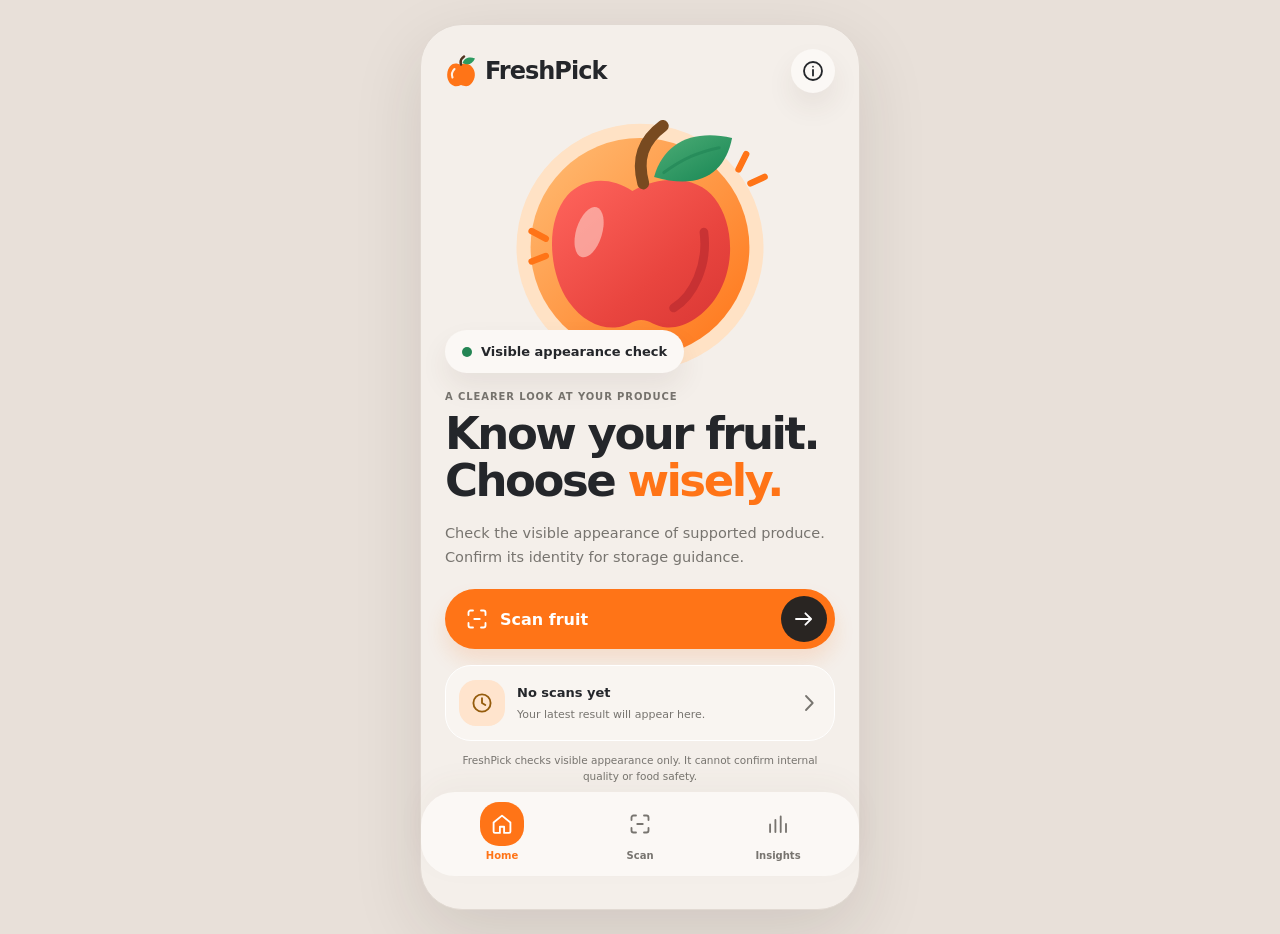
==== commit dea5c4a2: "Center scan frame and shutter and correct screen spacing" ====
--- a/ui/index.html
+++ b/ui/index.html
@@ -10,7 +10,7 @@
     <link rel="stylesheet" href="styles.css" />
   </head>
   <body>
-    <main class="app-shell">
+    <main class="app-shell has-navigation">
       <section class="screen active" id="home-screen" aria-labelledby="home-title">
         <header class="topbar home-topbar">
           <a class="wordmark" href="#home" data-screen="home" aria-label="FreshPick home"><img src="assets/kit/brand/freshpick-mark.svg" alt="" />FreshPick</a>
--- a/ui/styles.css
+++ b/ui/styles.css
@@ -24,8 +24,9 @@
 button, input { font: inherit; }
 button { color: inherit; }
 button:focus-visible, a:focus-visible, input:focus-visible { outline: 3px solid #256b53; outline-offset: 3px; }
-.app-shell { position: relative; width: min(100%, 440px); min-height: 100svh; margin: 0 auto; padding: max(24px, env(safe-area-inset-top)) 24px calc(112px + env(safe-area-inset-bottom)); overflow: hidden; }
-.screen { display: none; min-height: calc(100svh - 150px); animation: appear .22s ease-out; }
+.app-shell { position: relative; width: min(100%, 440px); min-height: 100svh; margin: 0 auto; padding: max(24px, env(safe-area-inset-top)) 24px max(24px, env(safe-area-inset-bottom)); overflow: hidden; }
+.app-shell.has-navigation { padding-bottom: calc(112px + env(safe-area-inset-bottom)); }
+.screen { display: none; min-width: 0; animation: appear .22s ease-out; }
 .screen.active { display: block; }
 @keyframes appear { from { opacity: .45; transform: translateY(5px); } to { opacity: 1; transform: translateY(0); } }
 
@@ -60,7 +61,7 @@
 .segmented { display: grid; grid-template-columns: 1fr 1fr; gap: 5px; margin: 24px 0 19px; padding: 5px; border-radius: var(--fp-radius-pill); background: #eae3dd; }
 .segment { display: flex; align-items: center; justify-content: center; gap: 8px; border: 0; min-height: 44px; border-radius: var(--fp-radius-pill); background: transparent; color: var(--muted); font-size: 13px; font-weight: 700; cursor: pointer; }
 .segment.selected { background: var(--orange); color: white; box-shadow: 0 3px 9px #fb711a25; }
-.camera-frame { position: relative; display: grid; place-items: center; aspect-ratio: .87; max-height: 405px; overflow: hidden; border-radius: var(--fp-radius-frame); background: radial-gradient(circle at 45% 42%, #39322d, #25211f 73%); }
+.camera-frame { position: relative; display: grid; place-items: center; width: 100%; min-width: 0; margin-inline: auto; aspect-ratio: .87; max-height: 405px; overflow: hidden; border-radius: var(--fp-radius-frame); background: radial-gradient(circle at 45% 42%, #39322d, #25211f 73%); }
 .camera-frame video { position: absolute; width: 100%; height: 100%; object-fit: cover; display: none; }
 .camera-frame.live video { display: block; }
 .camera-frame.live .camera-placeholder { display: none; }
@@ -74,7 +75,7 @@
 .corner-br { right: 24px; bottom: 24px; border-width: 0 4px 4px 0; border-radius: 0 0 14px; }
 .visually-hidden { position: absolute !important; width: 1px !important; height: 1px !important; padding: 0 !important; margin: -1px !important; overflow: hidden !important; clip: rect(0,0,0,0) !important; white-space: nowrap !important; border: 0 !important; }
 .notice { min-height: 42px; margin: 15px 4px 8px; color: var(--muted); text-align: center; font-size: 12px; line-height: 1.45; }
-.scan-controls { display: flex; align-items: end; justify-content: space-between; margin: 24px 18px 0; }
+.scan-controls { display: grid; grid-template-columns: repeat(3, minmax(0, 1fr)); align-items: end; justify-items: center; margin: 24px 18px 0; }
 .secondary-control { width: 44px; height: 44px; }
 .shutter-button { display: grid; place-items: center; width: 85px; height: 85px; padding: 0; border: 0; border-radius: 50%; background: transparent; cursor: pointer; }
 .shutter-button img { display: block; width: 85px; height: 85px; }
